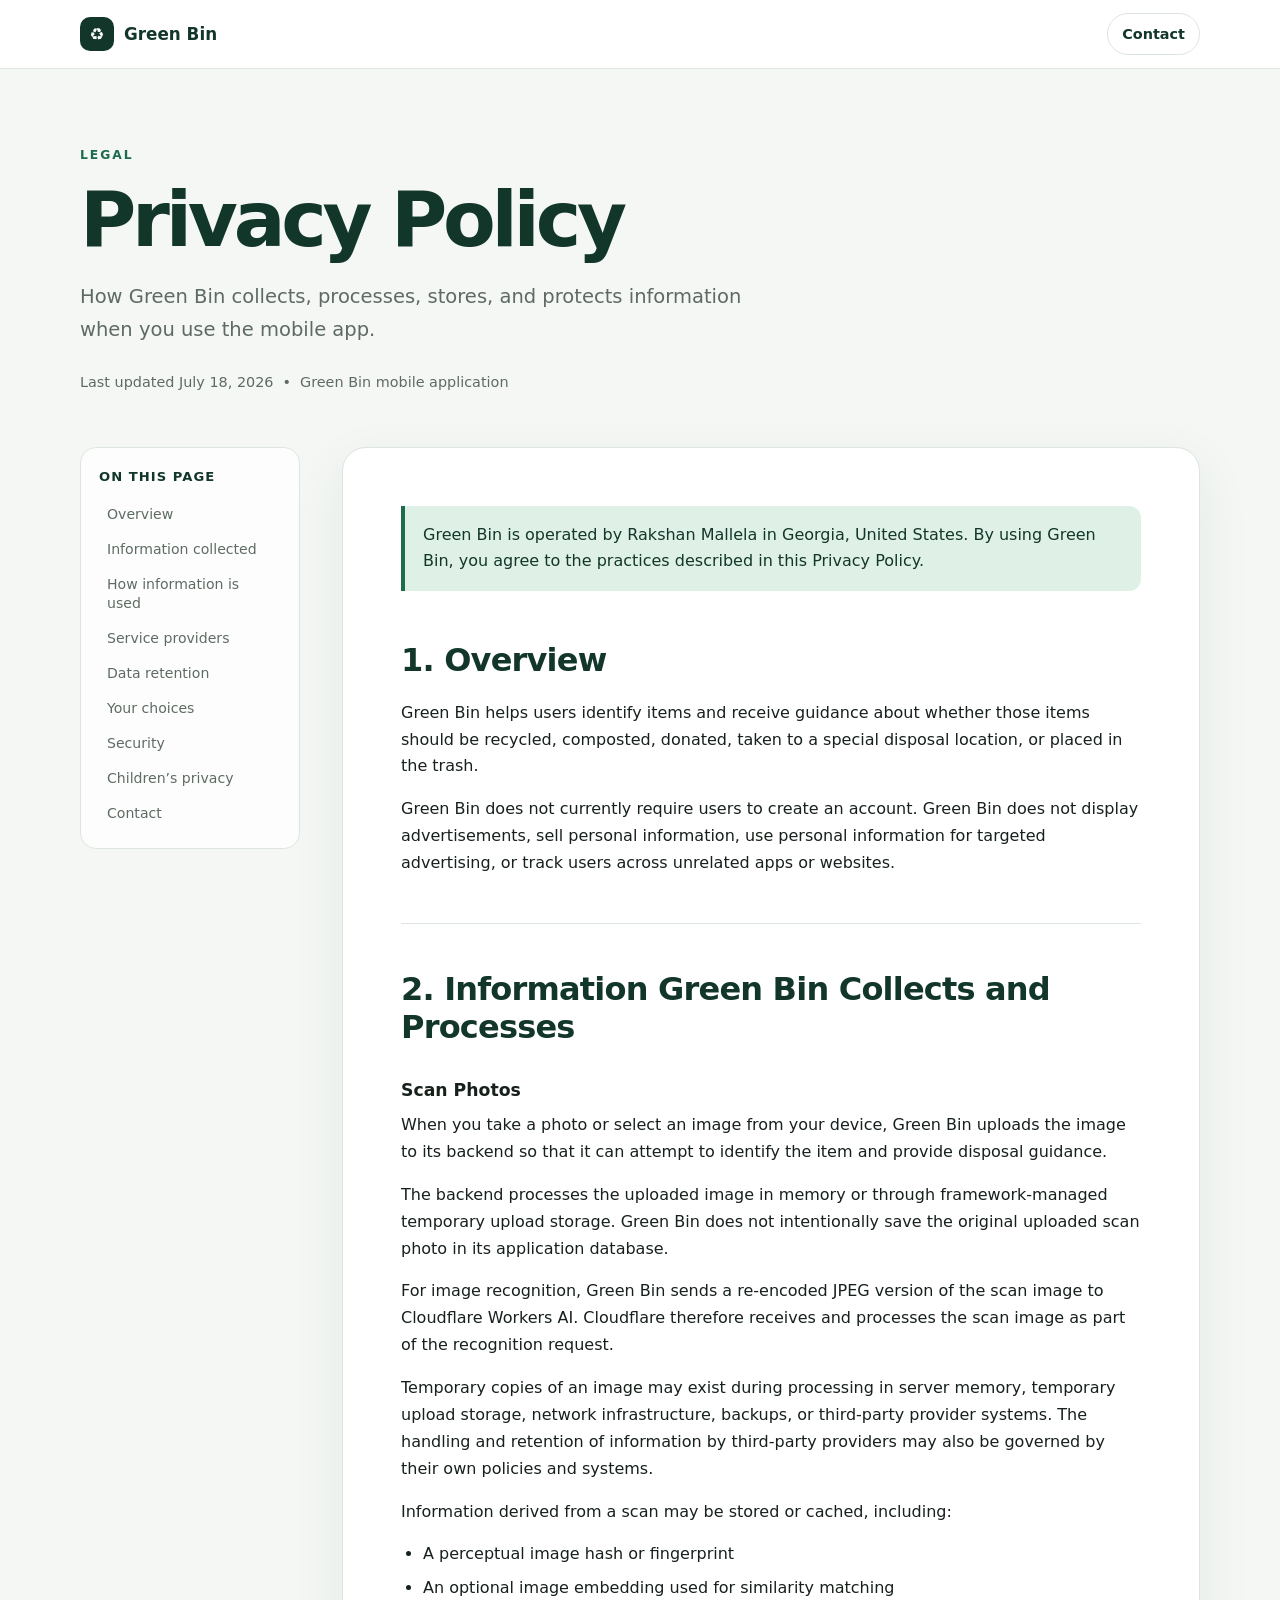
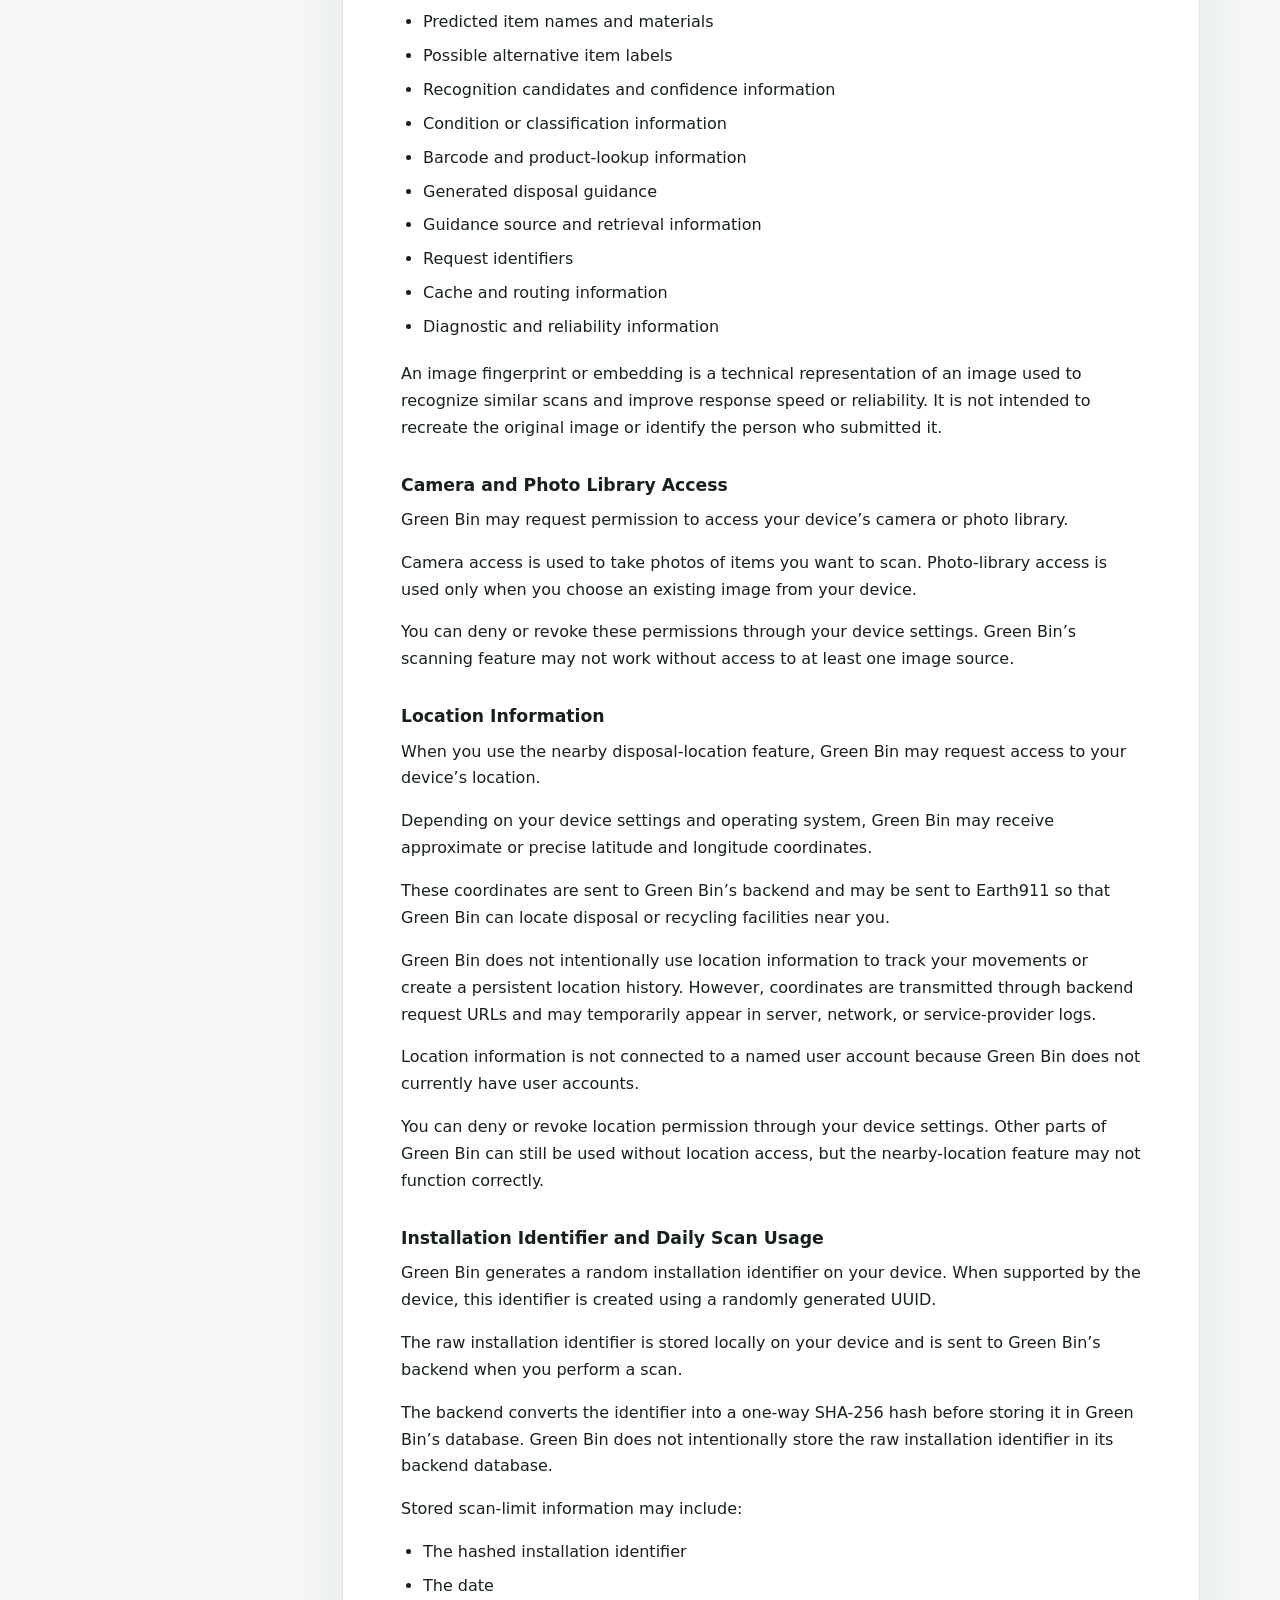
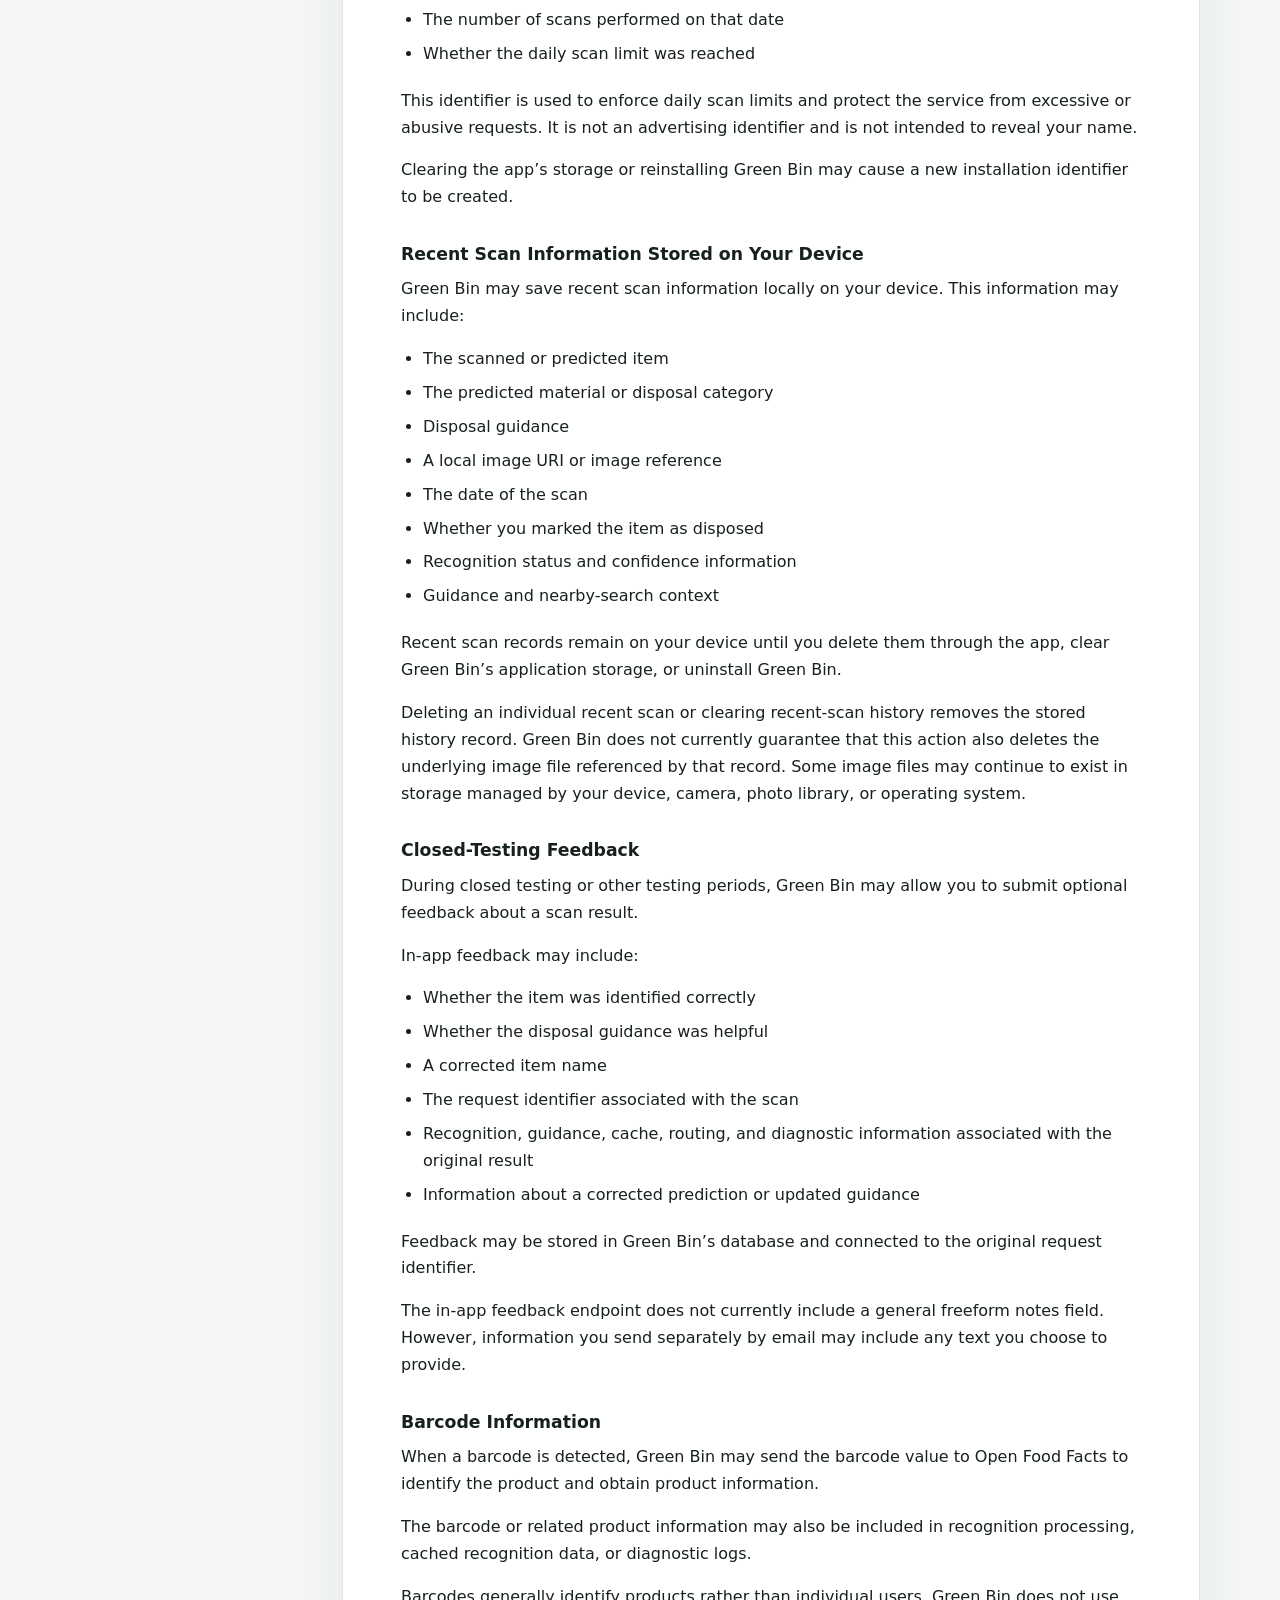
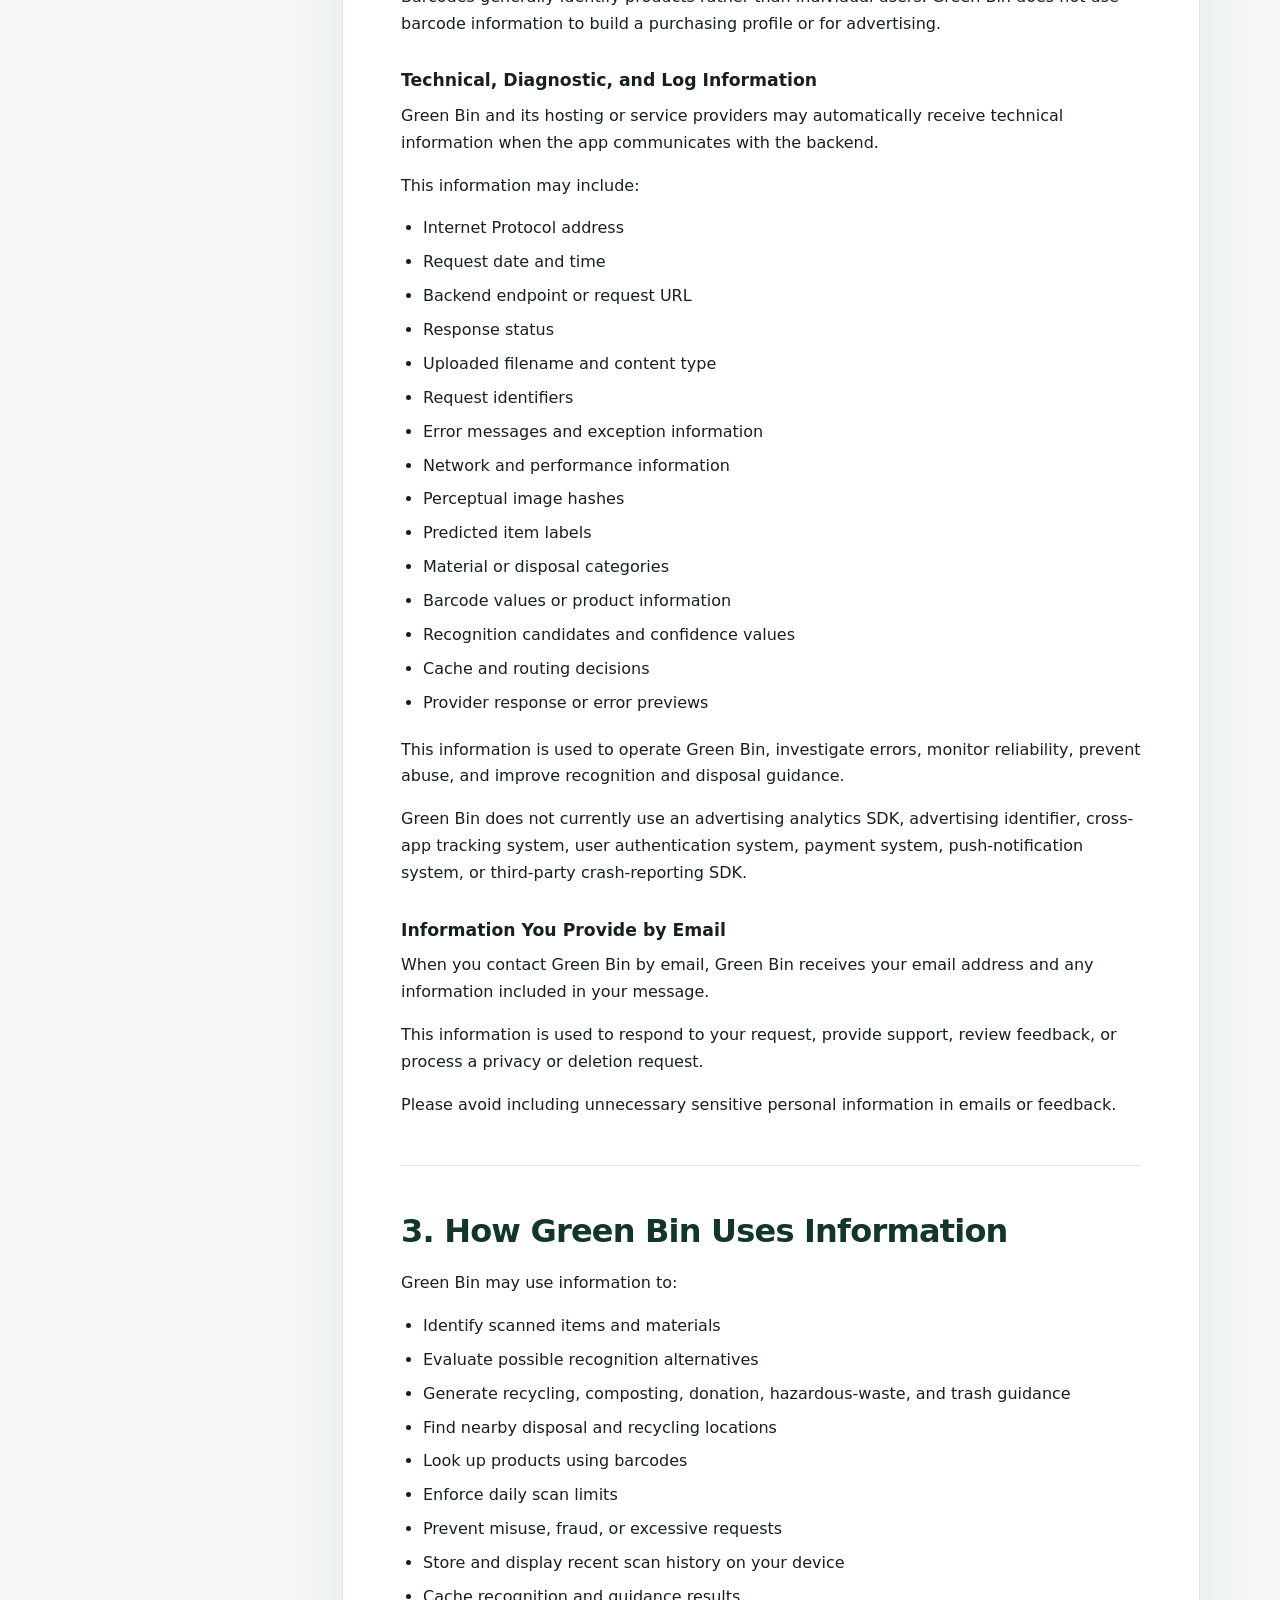
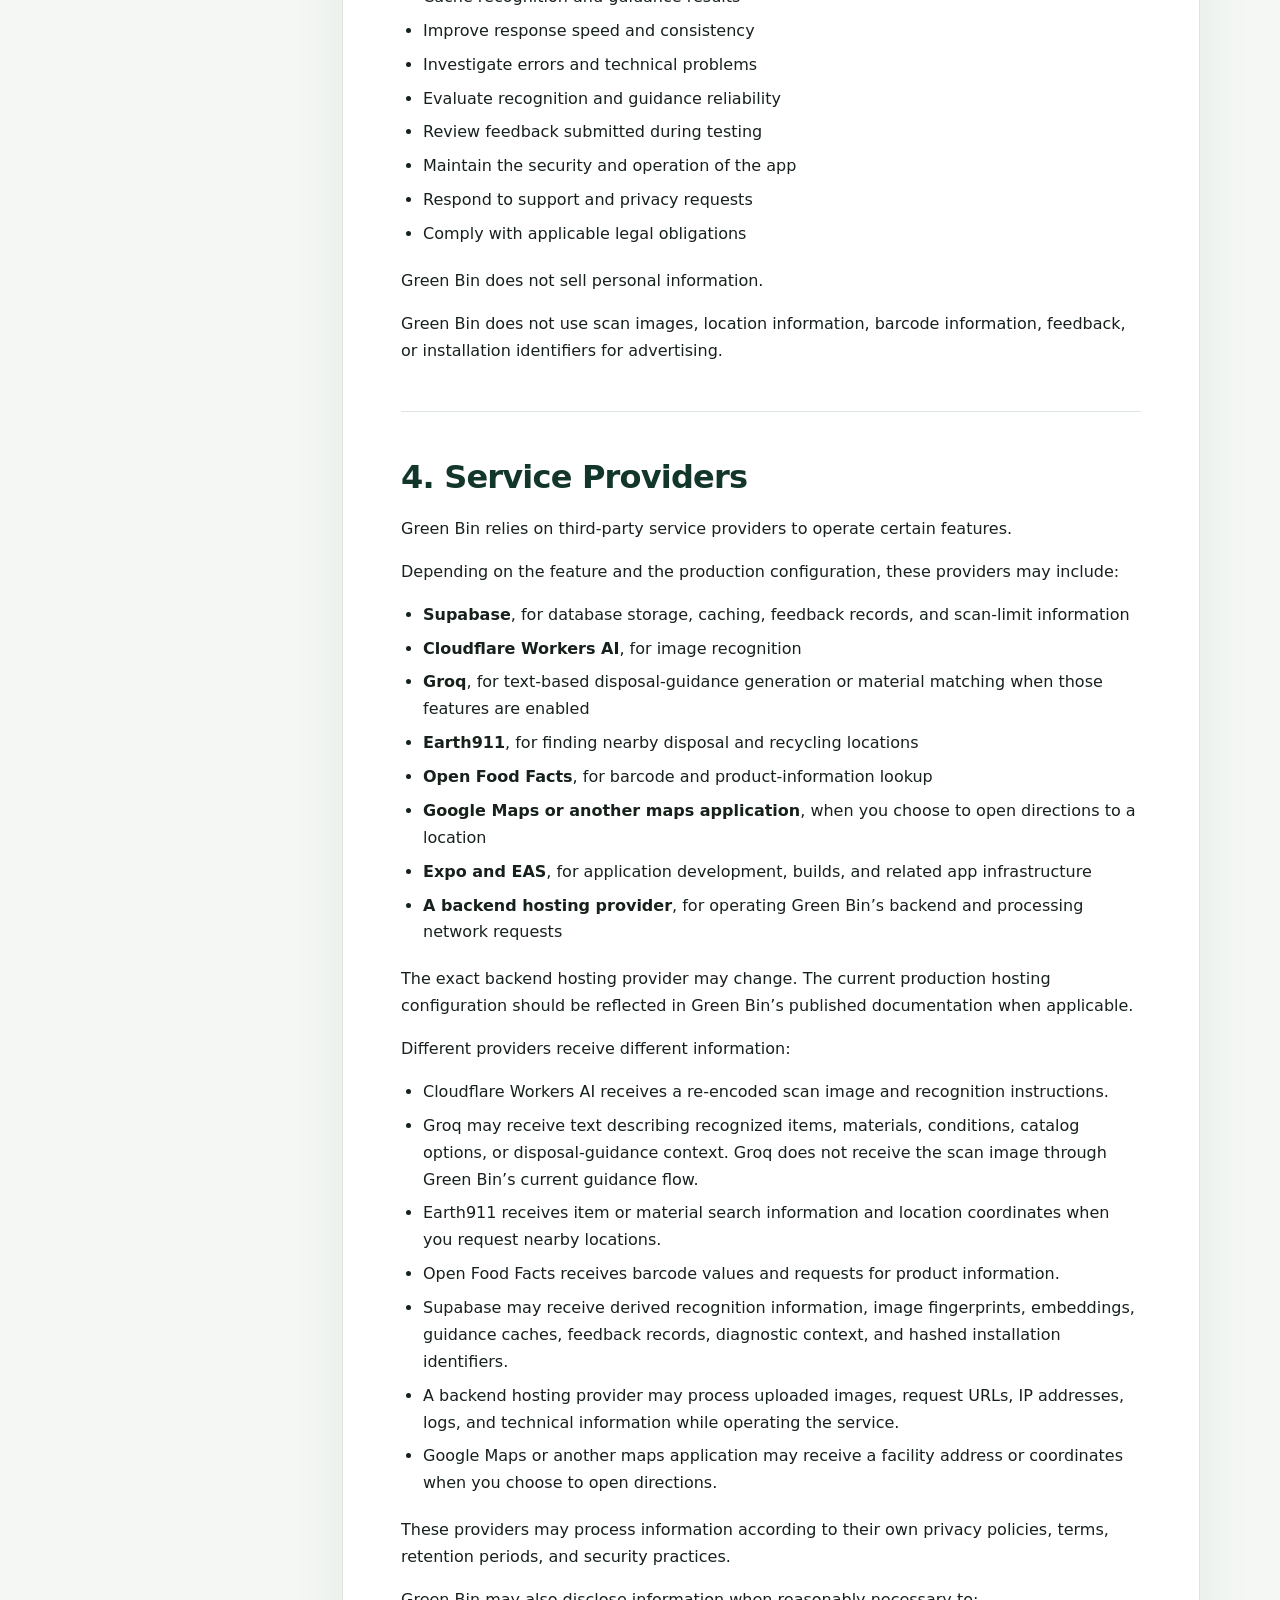
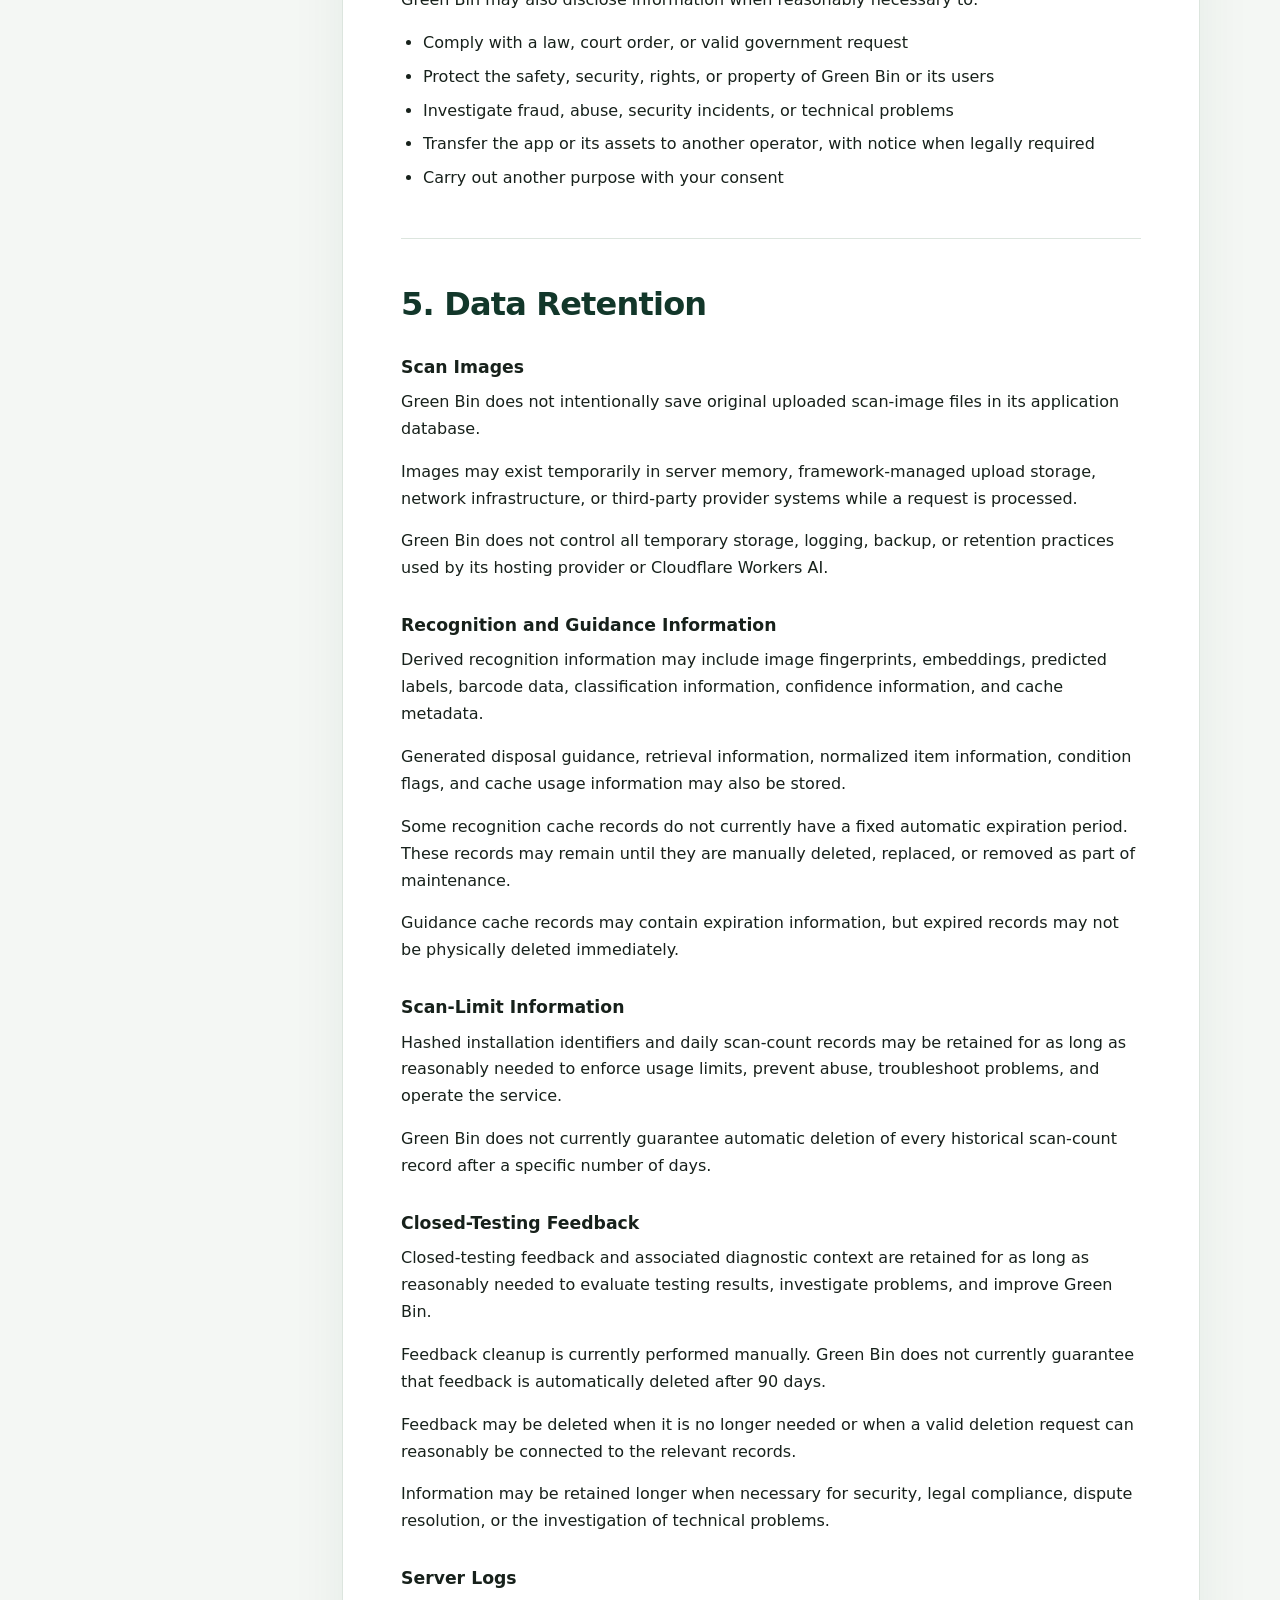
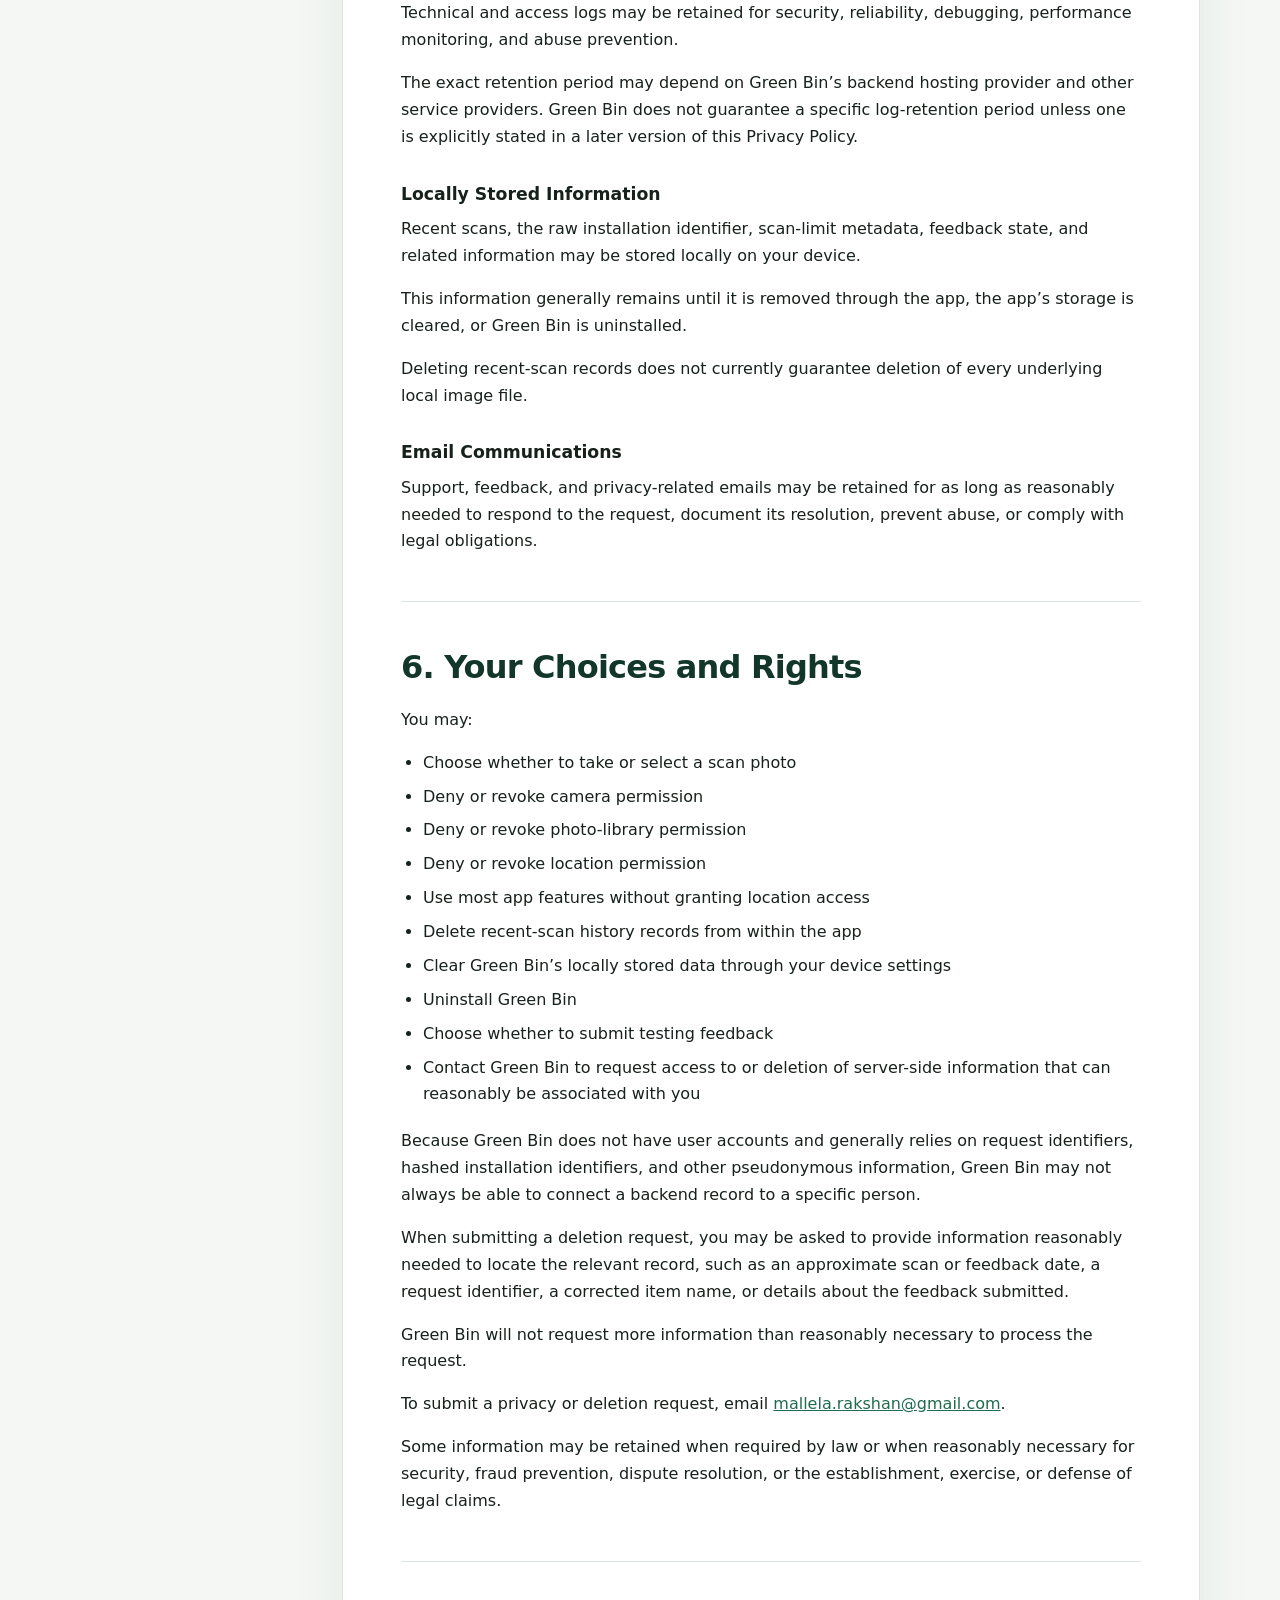
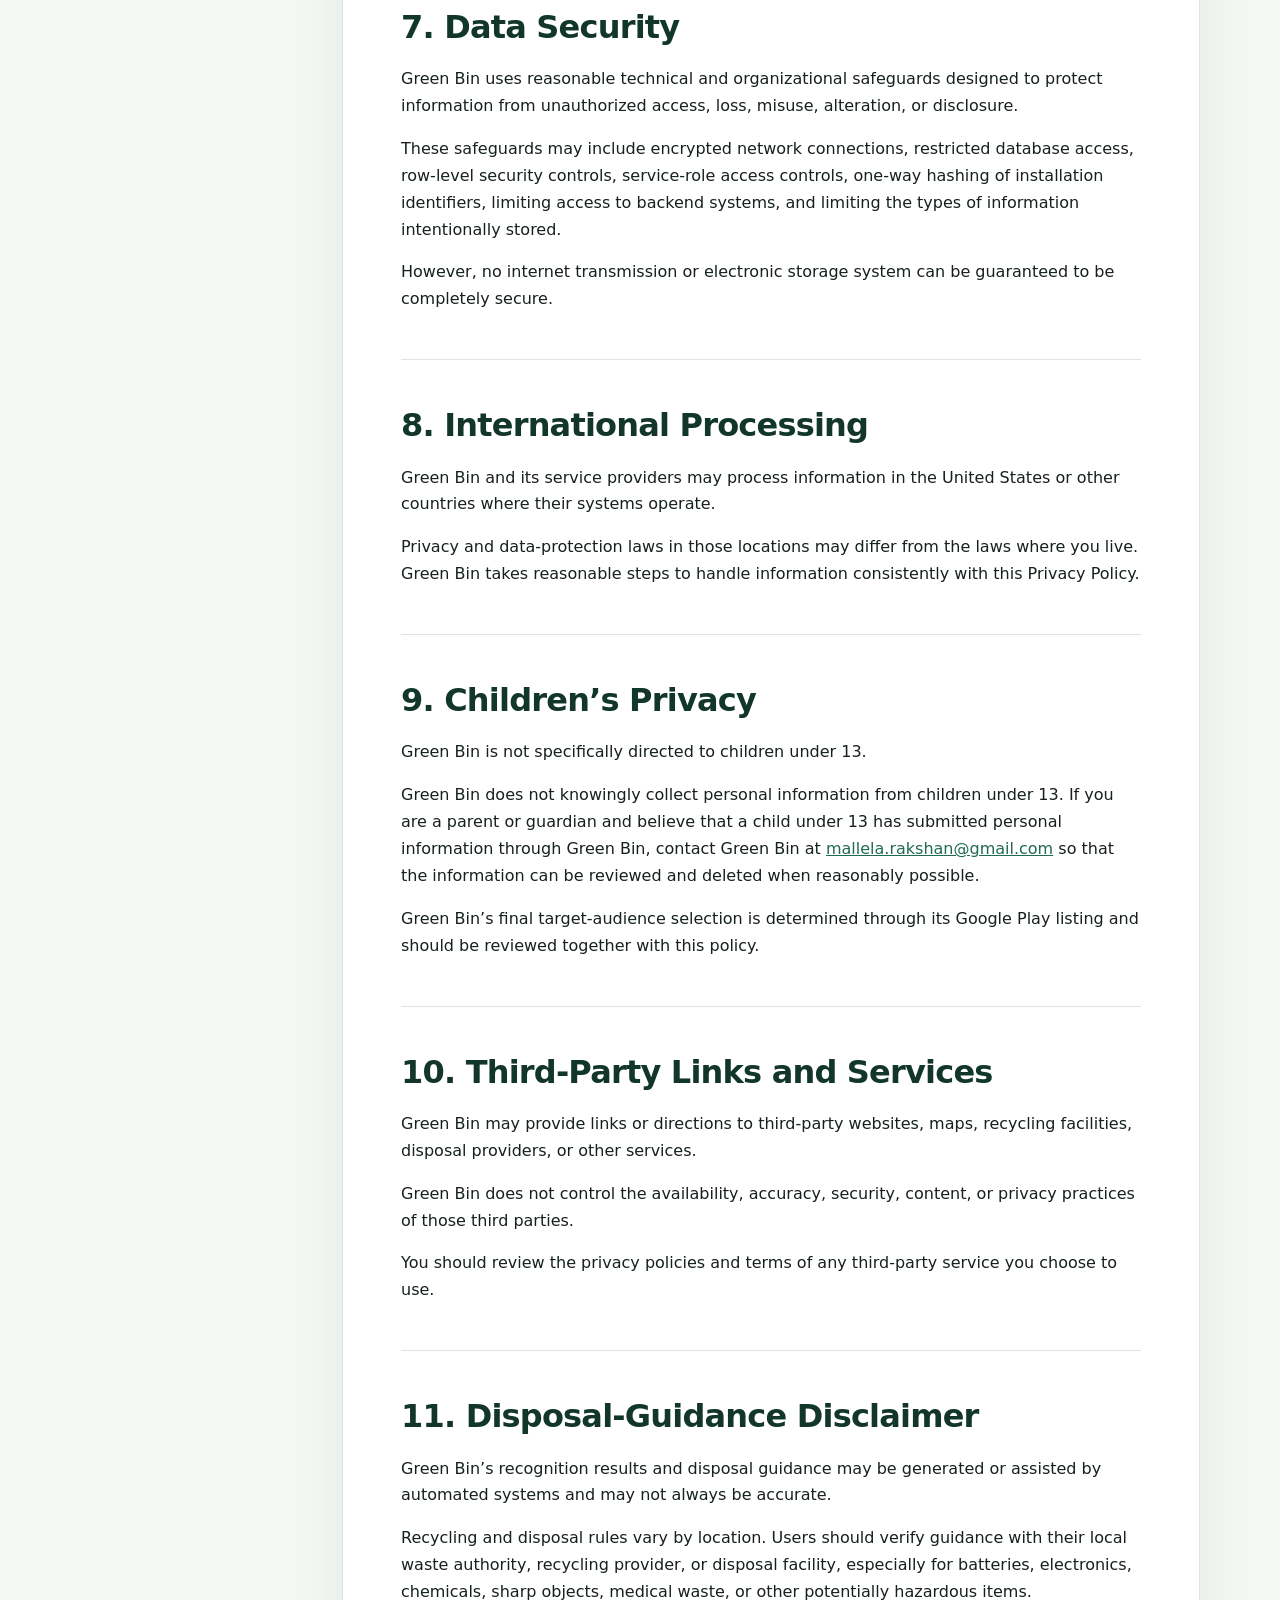
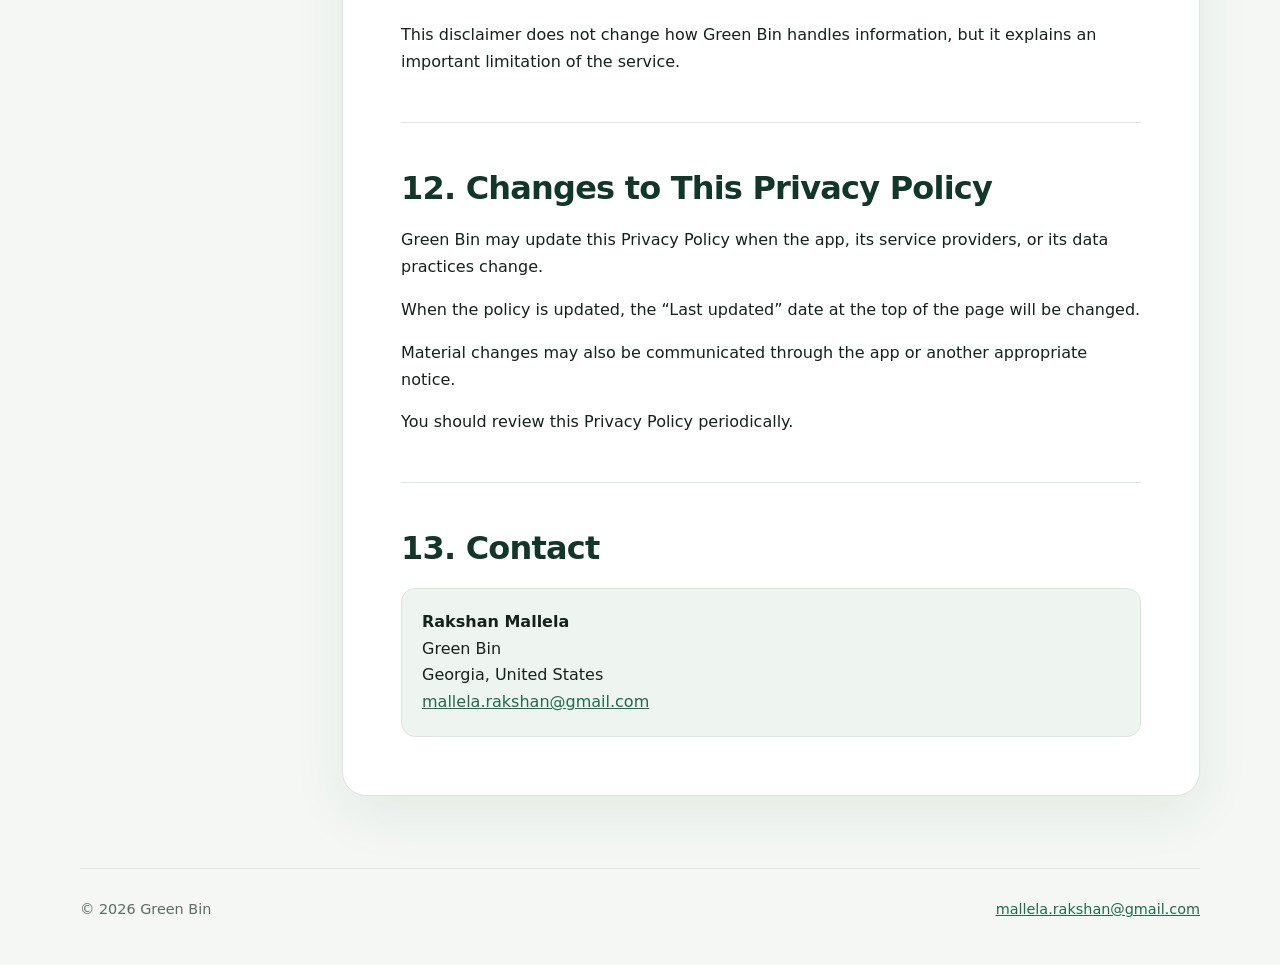
==== index.html @ 72057f2f "feat: add Green Bin privacy policy site" ====
<!doctype html>
<html lang="en">
<head>
  <meta charset="utf-8">
  <meta name="viewport" content="width=device-width, initial-scale=1">
  <meta name="description" content="Privacy Policy for the Green Bin mobile application.">
  <meta name="theme-color" content="#12372a">
  <meta property="og:title" content="Green Bin Privacy Policy">
  <meta property="og:description" content="Learn how Green Bin handles scan images, location, feedback, and other app data.">
  <meta property="og:type" content="website">
  <title>Privacy Policy | Green Bin</title>
  <link rel="stylesheet" href="styles.css">
</head>
<body>
  <header class="site-header">
    <div class="header-inner">
      <a class="brand" href="#top" aria-label="Green Bin home">
        <span class="brand-mark" aria-hidden="true">♻</span>
        <span>Green Bin</span>
      </a>
      <a class="contact-link" href="mailto:mallela.rakshan@gmail.com">Contact</a>
    </div>
  </header>

  <main id="top">
    <section class="hero">
      <div class="eyebrow">LEGAL</div>
      <h1>Privacy Policy</h1>
      <p class="intro">How Green Bin collects, processes, stores, and protects information when you use the mobile app.</p>
      <div class="meta">
        <span>Last updated July 18, 2026</span>
        <span class="dot" aria-hidden="true">•</span>
        <span>Green Bin mobile application</span>
      </div>
    </section>

    <div class="content-layout">
      <aside class="toc" aria-label="Table of contents">
        <div class="toc-title">On this page</div>
        <nav>
          <a href="#section-1">Overview</a>
          <a href="#section-2">Information collected</a>
          <a href="#section-3">How information is used</a>
          <a href="#section-4">Service providers</a>
          <a href="#section-5">Data retention</a>
          <a href="#section-6">Your choices</a>
          <a href="#section-7">Security</a>
          <a href="#section-9">Children’s privacy</a>
          <a href="#section-13">Contact</a>
        </nav>
      </aside>

      <article class="policy">
        <div class="notice">
          Green Bin is operated by Rakshan Mallela in Georgia, United States. By using Green Bin, you agree to the practices described in this Privacy Policy.
        </div>
        <section id="section-1"><h2>1. Overview</h2><p>Green Bin helps users identify items and receive guidance about whether those items should be recycled, composted, donated, taken to a special disposal location, or placed in the trash.</p>
<p>Green Bin does not currently require users to create an account. Green Bin does not display advertisements, sell personal information, use personal information for targeted advertising, or track users across unrelated apps or websites.</p></section>
<section id="section-2"><h2>2. Information Green Bin Collects and Processes</h2><h3>Scan Photos</h3>
<p>When you take a photo or select an image from your device, Green Bin uploads the image to its backend so that it can attempt to identify the item and provide disposal guidance.</p>
<p>The backend processes the uploaded image in memory or through framework-managed temporary upload storage. Green Bin does not intentionally save the original uploaded scan photo in its application database.</p>
<p>For image recognition, Green Bin sends a re-encoded JPEG version of the scan image to Cloudflare Workers AI. Cloudflare therefore receives and processes the scan image as part of the recognition request.</p>
<p>Temporary copies of an image may exist during processing in server memory, temporary upload storage, network infrastructure, backups, or third-party provider systems. The handling and retention of information by third-party providers may also be governed by their own policies and systems.</p>
<p>Information derived from a scan may be stored or cached, including:</p>
<ul>
  <li>A perceptual image hash or fingerprint</li>
  <li>An optional image embedding used for similarity matching</li>
  <li>Predicted item names and materials</li>
  <li>Possible alternative item labels</li>
  <li>Recognition candidates and confidence information</li>
  <li>Condition or classification information</li>
  <li>Barcode and product-lookup information</li>
  <li>Generated disposal guidance</li>
  <li>Guidance source and retrieval information</li>
  <li>Request identifiers</li>
  <li>Cache and routing information</li>
  <li>Diagnostic and reliability information</li>
</ul>
<p>An image fingerprint or embedding is a technical representation of an image used to recognize similar scans and improve response speed or reliability. It is not intended to recreate the original image or identify the person who submitted it.</p>

<h3>Camera and Photo Library Access</h3>
<p>Green Bin may request permission to access your device’s camera or photo library.</p>
<p>Camera access is used to take photos of items you want to scan. Photo-library access is used only when you choose an existing image from your device.</p>
<p>You can deny or revoke these permissions through your device settings. Green Bin’s scanning feature may not work without access to at least one image source.</p>

<h3>Location Information</h3>
<p>When you use the nearby disposal-location feature, Green Bin may request access to your device’s location.</p>
<p>Depending on your device settings and operating system, Green Bin may receive approximate or precise latitude and longitude coordinates.</p>
<p>These coordinates are sent to Green Bin’s backend and may be sent to Earth911 so that Green Bin can locate disposal or recycling facilities near you.</p>
<p>Green Bin does not intentionally use location information to track your movements or create a persistent location history. However, coordinates are transmitted through backend request URLs and may temporarily appear in server, network, or service-provider logs.</p>
<p>Location information is not connected to a named user account because Green Bin does not currently have user accounts.</p>
<p>You can deny or revoke location permission through your device settings. Other parts of Green Bin can still be used without location access, but the nearby-location feature may not function correctly.</p>

<h3>Installation Identifier and Daily Scan Usage</h3>
<p>Green Bin generates a random installation identifier on your device. When supported by the device, this identifier is created using a randomly generated UUID.</p>
<p>The raw installation identifier is stored locally on your device and is sent to Green Bin’s backend when you perform a scan.</p>
<p>The backend converts the identifier into a one-way SHA-256 hash before storing it in Green Bin’s database. Green Bin does not intentionally store the raw installation identifier in its backend database.</p>
<p>Stored scan-limit information may include:</p>
<ul>
  <li>The hashed installation identifier</li>
  <li>The date</li>
  <li>The number of scans performed on that date</li>
  <li>Whether the daily scan limit was reached</li>
</ul>
<p>This identifier is used to enforce daily scan limits and protect the service from excessive or abusive requests. It is not an advertising identifier and is not intended to reveal your name.</p>
<p>Clearing the app’s storage or reinstalling Green Bin may cause a new installation identifier to be created.</p>

<h3>Recent Scan Information Stored on Your Device</h3>
<p>Green Bin may save recent scan information locally on your device. This information may include:</p>
<ul>
  <li>The scanned or predicted item</li>
  <li>The predicted material or disposal category</li>
  <li>Disposal guidance</li>
  <li>A local image URI or image reference</li>
  <li>The date of the scan</li>
  <li>Whether you marked the item as disposed</li>
  <li>Recognition status and confidence information</li>
  <li>Guidance and nearby-search context</li>
</ul>
<p>Recent scan records remain on your device until you delete them through the app, clear Green Bin’s application storage, or uninstall Green Bin.</p>
<p>Deleting an individual recent scan or clearing recent-scan history removes the stored history record. Green Bin does not currently guarantee that this action also deletes the underlying image file referenced by that record. Some image files may continue to exist in storage managed by your device, camera, photo library, or operating system.</p>

<h3>Closed-Testing Feedback</h3>
<p>During closed testing or other testing periods, Green Bin may allow you to submit optional feedback about a scan result.</p>
<p>In-app feedback may include:</p>
<ul>
  <li>Whether the item was identified correctly</li>
  <li>Whether the disposal guidance was helpful</li>
  <li>A corrected item name</li>
  <li>The request identifier associated with the scan</li>
  <li>Recognition, guidance, cache, routing, and diagnostic information associated with the original result</li>
  <li>Information about a corrected prediction or updated guidance</li>
</ul>
<p>Feedback may be stored in Green Bin’s database and connected to the original request identifier.</p>
<p>The in-app feedback endpoint does not currently include a general freeform notes field. However, information you send separately by email may include any text you choose to provide.</p>

<h3>Barcode Information</h3>
<p>When a barcode is detected, Green Bin may send the barcode value to Open Food Facts to identify the product and obtain product information.</p>
<p>The barcode or related product information may also be included in recognition processing, cached recognition data, or diagnostic logs.</p>
<p>Barcodes generally identify products rather than individual users. Green Bin does not use barcode information to build a purchasing profile or for advertising.</p>

<h3>Technical, Diagnostic, and Log Information</h3>
<p>Green Bin and its hosting or service providers may automatically receive technical information when the app communicates with the backend.</p>
<p>This information may include:</p>
<ul>
  <li>Internet Protocol address</li>
  <li>Request date and time</li>
  <li>Backend endpoint or request URL</li>
  <li>Response status</li>
  <li>Uploaded filename and content type</li>
  <li>Request identifiers</li>
  <li>Error messages and exception information</li>
  <li>Network and performance information</li>
  <li>Perceptual image hashes</li>
  <li>Predicted item labels</li>
  <li>Material or disposal categories</li>
  <li>Barcode values or product information</li>
  <li>Recognition candidates and confidence values</li>
  <li>Cache and routing decisions</li>
  <li>Provider response or error previews</li>
</ul>
<p>This information is used to operate Green Bin, investigate errors, monitor reliability, prevent abuse, and improve recognition and disposal guidance.</p>
<p>Green Bin does not currently use an advertising analytics SDK, advertising identifier, cross-app tracking system, user authentication system, payment system, push-notification system, or third-party crash-reporting SDK.</p>

<h3>Information You Provide by Email</h3>
<p>When you contact Green Bin by email, Green Bin receives your email address and any information included in your message.</p>
<p>This information is used to respond to your request, provide support, review feedback, or process a privacy or deletion request.</p>
<p>Please avoid including unnecessary sensitive personal information in emails or feedback.</p></section>
<section id="section-3"><h2>3. How Green Bin Uses Information</h2><p>Green Bin may use information to:</p>
<ul>
  <li>Identify scanned items and materials</li>
  <li>Evaluate possible recognition alternatives</li>
  <li>Generate recycling, composting, donation, hazardous-waste, and trash guidance</li>
  <li>Find nearby disposal and recycling locations</li>
  <li>Look up products using barcodes</li>
  <li>Enforce daily scan limits</li>
  <li>Prevent misuse, fraud, or excessive requests</li>
  <li>Store and display recent scan history on your device</li>
  <li>Cache recognition and guidance results</li>
  <li>Improve response speed and consistency</li>
  <li>Investigate errors and technical problems</li>
  <li>Evaluate recognition and guidance reliability</li>
  <li>Review feedback submitted during testing</li>
  <li>Maintain the security and operation of the app</li>
  <li>Respond to support and privacy requests</li>
  <li>Comply with applicable legal obligations</li>
</ul>
<p>Green Bin does not sell personal information.</p>
<p>Green Bin does not use scan images, location information, barcode information, feedback, or installation identifiers for advertising.</p></section>
<section id="section-4"><h2>4. Service Providers</h2><p>Green Bin relies on third-party service providers to operate certain features.</p>
<p>Depending on the feature and the production configuration, these providers may include:</p>
<ul>
  <li><strong>Supabase</strong>, for database storage, caching, feedback records, and scan-limit information</li>
  <li><strong>Cloudflare Workers AI</strong>, for image recognition</li>
  <li><strong>Groq</strong>, for text-based disposal-guidance generation or material matching when those features are enabled</li>
  <li><strong>Earth911</strong>, for finding nearby disposal and recycling locations</li>
  <li><strong>Open Food Facts</strong>, for barcode and product-information lookup</li>
  <li><strong>Google Maps or another maps application</strong>, when you choose to open directions to a location</li>
  <li><strong>Expo and EAS</strong>, for application development, builds, and related app infrastructure</li>
  <li><strong>A backend hosting provider</strong>, for operating Green Bin’s backend and processing network requests</li>
</ul>
<p>The exact backend hosting provider may change. The current production hosting configuration should be reflected in Green Bin’s published documentation when applicable.</p>
<p>Different providers receive different information:</p>
<ul>
  <li>Cloudflare Workers AI receives a re-encoded scan image and recognition instructions.</li>
  <li>Groq may receive text describing recognized items, materials, conditions, catalog options, or disposal-guidance context. Groq does not receive the scan image through Green Bin’s current guidance flow.</li>
  <li>Earth911 receives item or material search information and location coordinates when you request nearby locations.</li>
  <li>Open Food Facts receives barcode values and requests for product information.</li>
  <li>Supabase may receive derived recognition information, image fingerprints, embeddings, guidance caches, feedback records, diagnostic context, and hashed installation identifiers.</li>
  <li>A backend hosting provider may process uploaded images, request URLs, IP addresses, logs, and technical information while operating the service.</li>
  <li>Google Maps or another maps application may receive a facility address or coordinates when you choose to open directions.</li>
</ul>
<p>These providers may process information according to their own privacy policies, terms, retention periods, and security practices.</p>
<p>Green Bin may also disclose information when reasonably necessary to:</p>
<ul>
  <li>Comply with a law, court order, or valid government request</li>
  <li>Protect the safety, security, rights, or property of Green Bin or its users</li>
  <li>Investigate fraud, abuse, security incidents, or technical problems</li>
  <li>Transfer the app or its assets to another operator, with notice when legally required</li>
  <li>Carry out another purpose with your consent</li>
</ul></section>
<section id="section-5"><h2>5. Data Retention</h2><h3>Scan Images</h3>
<p>Green Bin does not intentionally save original uploaded scan-image files in its application database.</p>
<p>Images may exist temporarily in server memory, framework-managed upload storage, network infrastructure, or third-party provider systems while a request is processed.</p>
<p>Green Bin does not control all temporary storage, logging, backup, or retention practices used by its hosting provider or Cloudflare Workers AI.</p>

<h3>Recognition and Guidance Information</h3>
<p>Derived recognition information may include image fingerprints, embeddings, predicted labels, barcode data, classification information, confidence information, and cache metadata.</p>
<p>Generated disposal guidance, retrieval information, normalized item information, condition flags, and cache usage information may also be stored.</p>
<p>Some recognition cache records do not currently have a fixed automatic expiration period. These records may remain until they are manually deleted, replaced, or removed as part of maintenance.</p>
<p>Guidance cache records may contain expiration information, but expired records may not be physically deleted immediately.</p>

<h3>Scan-Limit Information</h3>
<p>Hashed installation identifiers and daily scan-count records may be retained for as long as reasonably needed to enforce usage limits, prevent abuse, troubleshoot problems, and operate the service.</p>
<p>Green Bin does not currently guarantee automatic deletion of every historical scan-count record after a specific number of days.</p>

<h3>Closed-Testing Feedback</h3>
<p>Closed-testing feedback and associated diagnostic context are retained for as long as reasonably needed to evaluate testing results, investigate problems, and improve Green Bin.</p>
<p>Feedback cleanup is currently performed manually. Green Bin does not currently guarantee that feedback is automatically deleted after 90 days.</p>
<p>Feedback may be deleted when it is no longer needed or when a valid deletion request can reasonably be connected to the relevant records.</p>
<p>Information may be retained longer when necessary for security, legal compliance, dispute resolution, or the investigation of technical problems.</p>

<h3>Server Logs</h3>
<p>Technical and access logs may be retained for security, reliability, debugging, performance monitoring, and abuse prevention.</p>
<p>The exact retention period may depend on Green Bin’s backend hosting provider and other service providers. Green Bin does not guarantee a specific log-retention period unless one is explicitly stated in a later version of this Privacy Policy.</p>

<h3>Locally Stored Information</h3>
<p>Recent scans, the raw installation identifier, scan-limit metadata, feedback state, and related information may be stored locally on your device.</p>
<p>This information generally remains until it is removed through the app, the app’s storage is cleared, or Green Bin is uninstalled.</p>
<p>Deleting recent-scan records does not currently guarantee deletion of every underlying local image file.</p>

<h3>Email Communications</h3>
<p>Support, feedback, and privacy-related emails may be retained for as long as reasonably needed to respond to the request, document its resolution, prevent abuse, or comply with legal obligations.</p></section>
<section id="section-6"><h2>6. Your Choices and Rights</h2><p>You may:</p>
<ul>
  <li>Choose whether to take or select a scan photo</li>
  <li>Deny or revoke camera permission</li>
  <li>Deny or revoke photo-library permission</li>
  <li>Deny or revoke location permission</li>
  <li>Use most app features without granting location access</li>
  <li>Delete recent-scan history records from within the app</li>
  <li>Clear Green Bin’s locally stored data through your device settings</li>
  <li>Uninstall Green Bin</li>
  <li>Choose whether to submit testing feedback</li>
  <li>Contact Green Bin to request access to or deletion of server-side information that can reasonably be associated with you</li>
</ul>
<p>Because Green Bin does not have user accounts and generally relies on request identifiers, hashed installation identifiers, and other pseudonymous information, Green Bin may not always be able to connect a backend record to a specific person.</p>
<p>When submitting a deletion request, you may be asked to provide information reasonably needed to locate the relevant record, such as an approximate scan or feedback date, a request identifier, a corrected item name, or details about the feedback submitted.</p>
<p>Green Bin will not request more information than reasonably necessary to process the request.</p>
<p>To submit a privacy or deletion request, email <a href="mailto:mallela.rakshan@gmail.com">mallela.rakshan@gmail.com</a>.</p>
<p>Some information may be retained when required by law or when reasonably necessary for security, fraud prevention, dispute resolution, or the establishment, exercise, or defense of legal claims.</p></section>
<section id="section-7"><h2>7. Data Security</h2><p>Green Bin uses reasonable technical and organizational safeguards designed to protect information from unauthorized access, loss, misuse, alteration, or disclosure.</p>
<p>These safeguards may include encrypted network connections, restricted database access, row-level security controls, service-role access controls, one-way hashing of installation identifiers, limiting access to backend systems, and limiting the types of information intentionally stored.</p>
<p>However, no internet transmission or electronic storage system can be guaranteed to be completely secure.</p></section>
<section id="section-8"><h2>8. International Processing</h2><p>Green Bin and its service providers may process information in the United States or other countries where their systems operate.</p>
<p>Privacy and data-protection laws in those locations may differ from the laws where you live. Green Bin takes reasonable steps to handle information consistently with this Privacy Policy.</p></section>
<section id="section-9"><h2>9. Children’s Privacy</h2><p>Green Bin is not specifically directed to children under 13.</p>
<p>Green Bin does not knowingly collect personal information from children under 13. If you are a parent or guardian and believe that a child under 13 has submitted personal information through Green Bin, contact Green Bin at <a href="mailto:mallela.rakshan@gmail.com">mallela.rakshan@gmail.com</a> so that the information can be reviewed and deleted when reasonably possible.</p>
<p>Green Bin’s final target-audience selection is determined through its Google Play listing and should be reviewed together with this policy.</p></section>
<section id="section-10"><h2>10. Third-Party Links and Services</h2><p>Green Bin may provide links or directions to third-party websites, maps, recycling facilities, disposal providers, or other services.</p>
<p>Green Bin does not control the availability, accuracy, security, content, or privacy practices of those third parties.</p>
<p>You should review the privacy policies and terms of any third-party service you choose to use.</p></section>
<section id="section-11"><h2>11. Disposal-Guidance Disclaimer</h2><p>Green Bin’s recognition results and disposal guidance may be generated or assisted by automated systems and may not always be accurate.</p>
<p>Recycling and disposal rules vary by location. Users should verify guidance with their local waste authority, recycling provider, or disposal facility, especially for batteries, electronics, chemicals, sharp objects, medical waste, or other potentially hazardous items.</p>
<p>This disclaimer does not change how Green Bin handles information, but it explains an important limitation of the service.</p></section>
<section id="section-12"><h2>12. Changes to This Privacy Policy</h2><p>Green Bin may update this Privacy Policy when the app, its service providers, or its data practices change.</p>
<p>When the policy is updated, the “Last updated” date at the top of the page will be changed.</p>
<p>Material changes may also be communicated through the app or another appropriate notice.</p>
<p>You should review this Privacy Policy periodically.</p></section>
<section id="section-13"><h2>13. Contact</h2><div class="contact-card">
  <strong>Rakshan Mallela</strong><br>
  Green Bin<br>
  Georgia, United States<br>
  <a href="mailto:mallela.rakshan@gmail.com">mallela.rakshan@gmail.com</a>
</div></section>
      </article>
    </div>
  </main>

  <footer>
    <div>© 2026 Green Bin</div>
    <a href="mailto:mallela.rakshan@gmail.com">mallela.rakshan@gmail.com</a>
  </footer>
</body>
</html>
---- styles.css ----
:root {
  --page: #f4f7f4;
  --surface: #ffffff;
  --surface-soft: #eef4ef;
  --text: #17211b;
  --muted: #5e6b63;
  --line: #dce5de;
  --brand: #1f6b4f;
  --brand-dark: #12372a;
  --brand-light: #dff0e6;
  --max-width: 1120px;
}

* {
  box-sizing: border-box;
}

html {
  scroll-behavior: smooth;
  scroll-padding-top: 92px;
}

body {
  margin: 0;
  background: var(--page);
  color: var(--text);
  font-family: Inter, ui-sans-serif, system-ui, -apple-system, BlinkMacSystemFont, "Segoe UI", sans-serif;
  line-height: 1.68;
  -webkit-font-smoothing: antialiased;
}

a {
  color: var(--brand);
}

.site-header {
  position: sticky;
  top: 0;
  z-index: 10;
  border-bottom: 1px solid rgba(220, 229, 222, 0.9);
  background: rgba(255, 255, 255, 0.92);
  backdrop-filter: blur(14px);
}

.header-inner {
  width: min(calc(100% - 40px), var(--max-width));
  height: 68px;
  margin: 0 auto;
  display: flex;
  align-items: center;
  justify-content: space-between;
}

.brand {
  display: inline-flex;
  align-items: center;
  gap: 10px;
  color: var(--brand-dark);
  font-size: 1.05rem;
  font-weight: 750;
  text-decoration: none;
}

.brand-mark {
  width: 34px;
  height: 34px;
  display: grid;
  place-items: center;
  border-radius: 10px;
  background: var(--brand-dark);
  color: white;
  font-size: 1.05rem;
}

.contact-link {
  border: 1px solid var(--line);
  border-radius: 999px;
  padding: 8px 14px;
  color: var(--brand-dark);
  font-size: 0.9rem;
  font-weight: 650;
  text-decoration: none;
}

.contact-link:hover {
  background: var(--surface-soft);
}

.hero {
  width: min(calc(100% - 40px), var(--max-width));
  margin: 0 auto;
  padding: 76px 0 52px;
}

.eyebrow {
  margin-bottom: 14px;
  color: var(--brand);
  font-size: 0.77rem;
  font-weight: 800;
  letter-spacing: 0.16em;
}

h1 {
  max-width: 740px;
  margin: 0;
  color: var(--brand-dark);
  font-size: clamp(2.55rem, 6vw, 4.8rem);
  line-height: 1.03;
  letter-spacing: -0.055em;
}

.intro {
  max-width: 720px;
  margin: 22px 0 0;
  color: var(--muted);
  font-size: clamp(1.05rem, 2vw, 1.22rem);
}

.meta {
  display: flex;
  flex-wrap: wrap;
  gap: 9px;
  margin-top: 24px;
  color: var(--muted);
  font-size: 0.9rem;
}

.content-layout {
  width: min(calc(100% - 40px), var(--max-width));
  margin: 0 auto 72px;
  display: grid;
  grid-template-columns: 220px minmax(0, 1fr);
  gap: 42px;
  align-items: start;
}

.toc {
  position: sticky;
  top: 100px;
  padding: 18px;
  border: 1px solid var(--line);
  border-radius: 16px;
  background: rgba(255, 255, 255, 0.72);
}

.toc-title {
  margin-bottom: 10px;
  color: var(--brand-dark);
  font-size: 0.82rem;
  font-weight: 800;
  text-transform: uppercase;
  letter-spacing: 0.08em;
}

.toc nav {
  display: grid;
  gap: 2px;
}

.toc a {
  border-radius: 8px;
  padding: 7px 8px;
  color: var(--muted);
  font-size: 0.88rem;
  line-height: 1.35;
  text-decoration: none;
}

.toc a:hover {
  background: var(--surface-soft);
  color: var(--brand-dark);
}

.policy {
  min-width: 0;
  padding: clamp(26px, 5vw, 58px);
  border: 1px solid var(--line);
  border-radius: 24px;
  background: var(--surface);
  box-shadow: 0 18px 55px rgba(31, 69, 49, 0.07);
}

.notice {
  margin-bottom: 42px;
  border-left: 4px solid var(--brand);
  border-radius: 0 12px 12px 0;
  padding: 16px 18px;
  background: var(--brand-light);
  color: var(--brand-dark);
}

.policy section {
  padding-top: 8px;
}

.policy section + section {
  margin-top: 46px;
  padding-top: 46px;
  border-top: 1px solid var(--line);
}

h2 {
  margin: 0 0 20px;
  color: var(--brand-dark);
  font-size: clamp(1.45rem, 3vw, 2rem);
  line-height: 1.2;
  letter-spacing: -0.025em;
}

h3 {
  margin: 32px 0 10px;
  color: var(--text);
  font-size: 1.08rem;
  line-height: 1.35;
}

p {
  margin: 0 0 16px;
}

ul {
  margin: 12px 0 20px;
  padding-left: 22px;
}

li {
  margin: 7px 0;
}

.contact-card {
  border: 1px solid var(--line);
  border-radius: 14px;
  padding: 20px;
  background: var(--surface-soft);
}

footer {
  width: min(calc(100% - 40px), var(--max-width));
  margin: 0 auto;
  padding: 28px 0 44px;
  border-top: 1px solid var(--line);
  display: flex;
  justify-content: space-between;
  gap: 20px;
  color: var(--muted);
  font-size: 0.9rem;
}

@media (max-width: 850px) {
  .hero {
    padding-top: 52px;
  }

  .content-layout {
    grid-template-columns: 1fr;
  }

  .toc {
    position: static;
  }

  .toc nav {
    grid-template-columns: repeat(2, minmax(0, 1fr));
  }
}

@media (max-width: 560px) {
  .header-inner,
  .hero,
  .content-layout,
  footer {
    width: min(calc(100% - 24px), var(--max-width));
  }

  .site-header {
    position: static;
  }

  .header-inner {
    height: 62px;
  }

  .hero {
    padding: 44px 0 34px;
  }

  .dot {
    display: none;
  }

  .meta {
    display: grid;
  }

  .policy {
    padding: 24px 20px;
    border-radius: 18px;
  }

  .toc nav {
    grid-template-columns: 1fr;
  }

  footer {
    flex-direction: column;
  }
}

@media print {
  .site-header,
  .toc,
  footer {
    display: none;
  }

  body {
    background: white;
  }

  .hero,
  .content-layout {
    width: 100%;
  }

  .hero {
    padding: 0 0 24px;
  }

  .content-layout {
    display: block;
  }

  .policy {
    border: 0;
    padding: 0;
    box-shadow: none;
  }
}
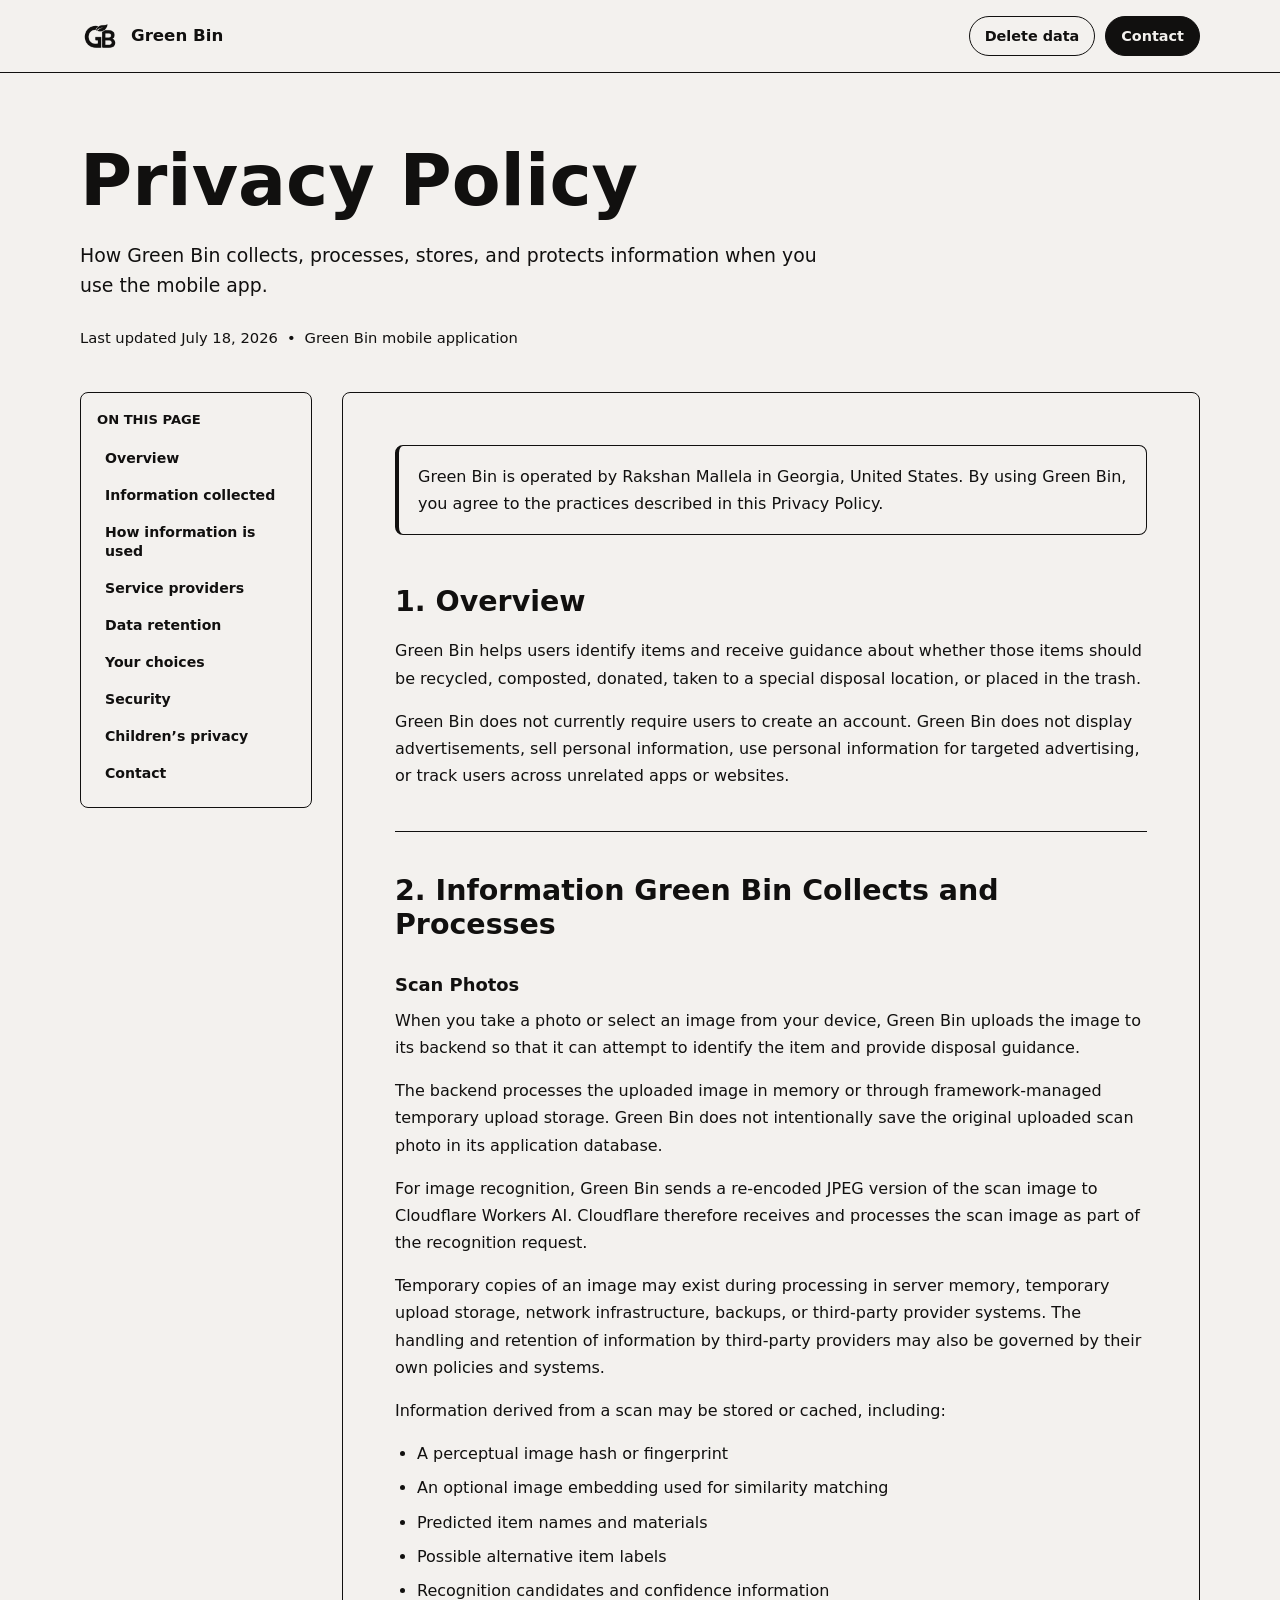
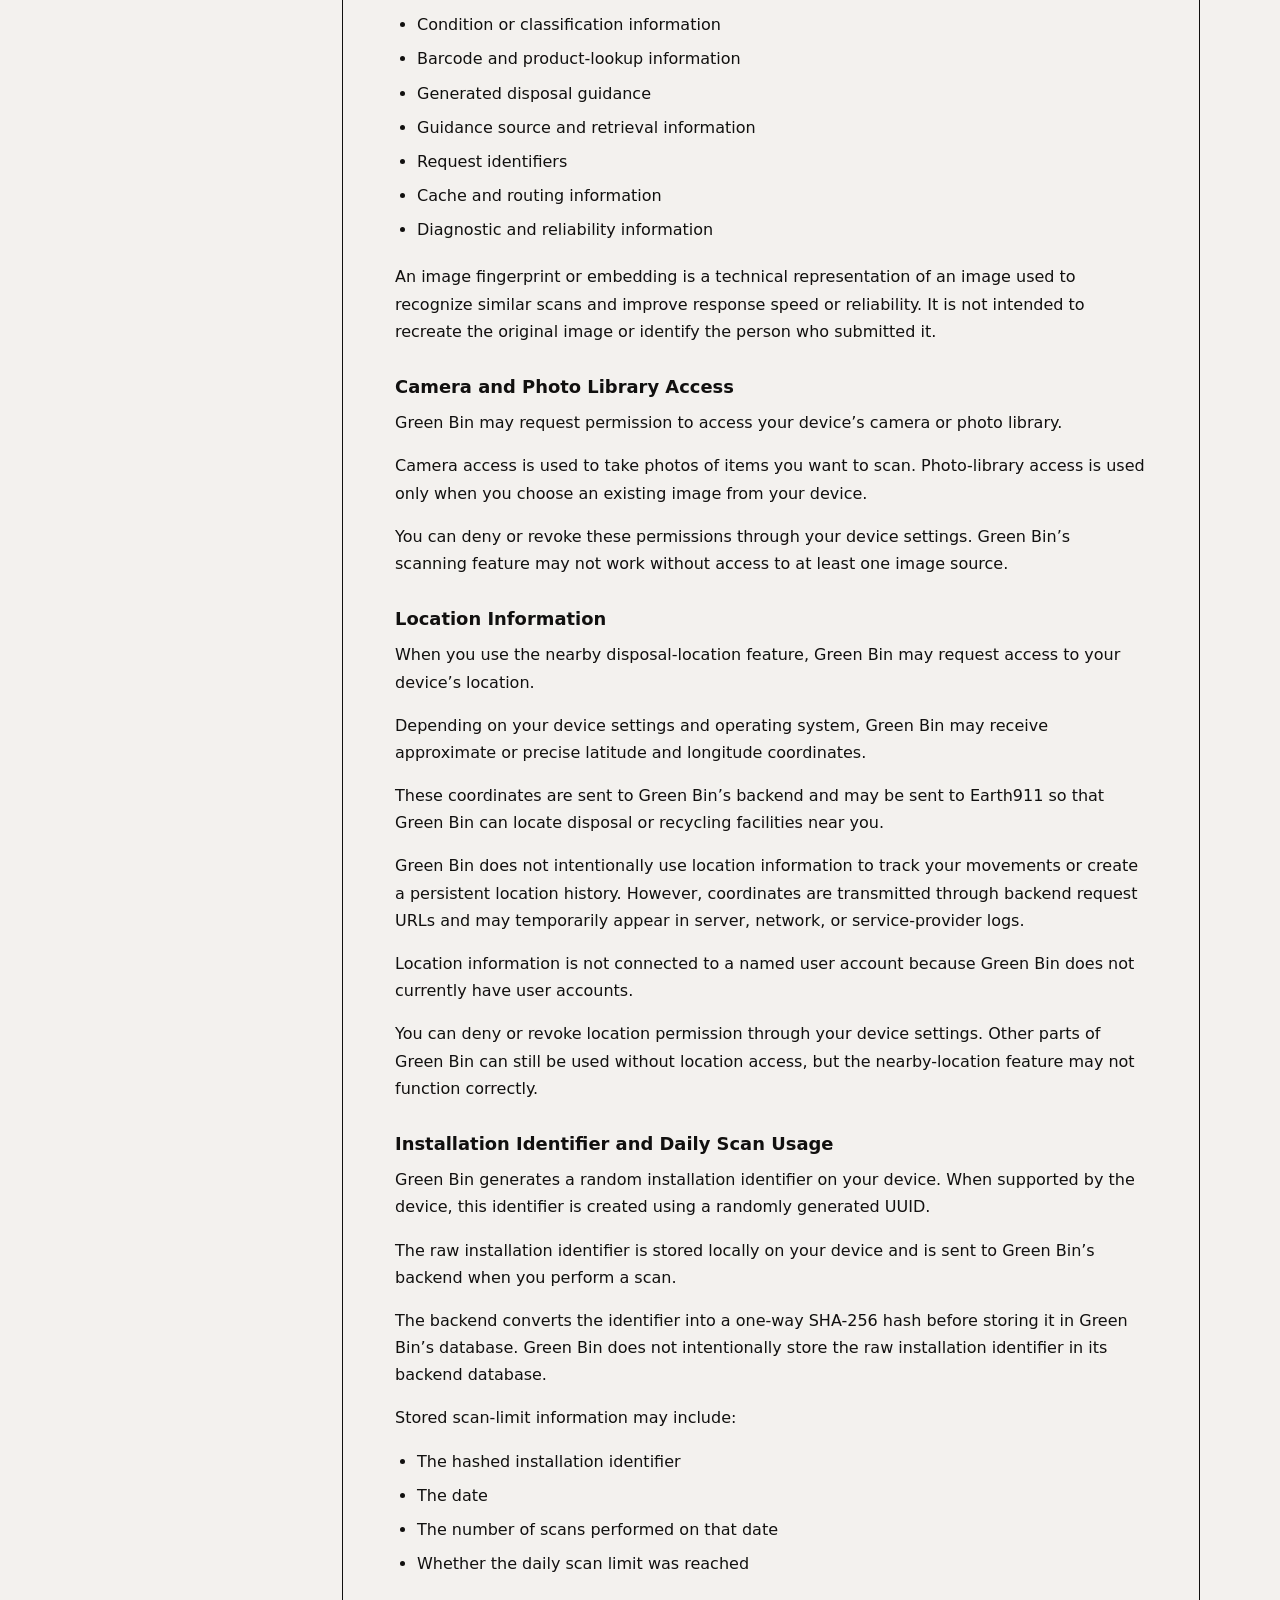
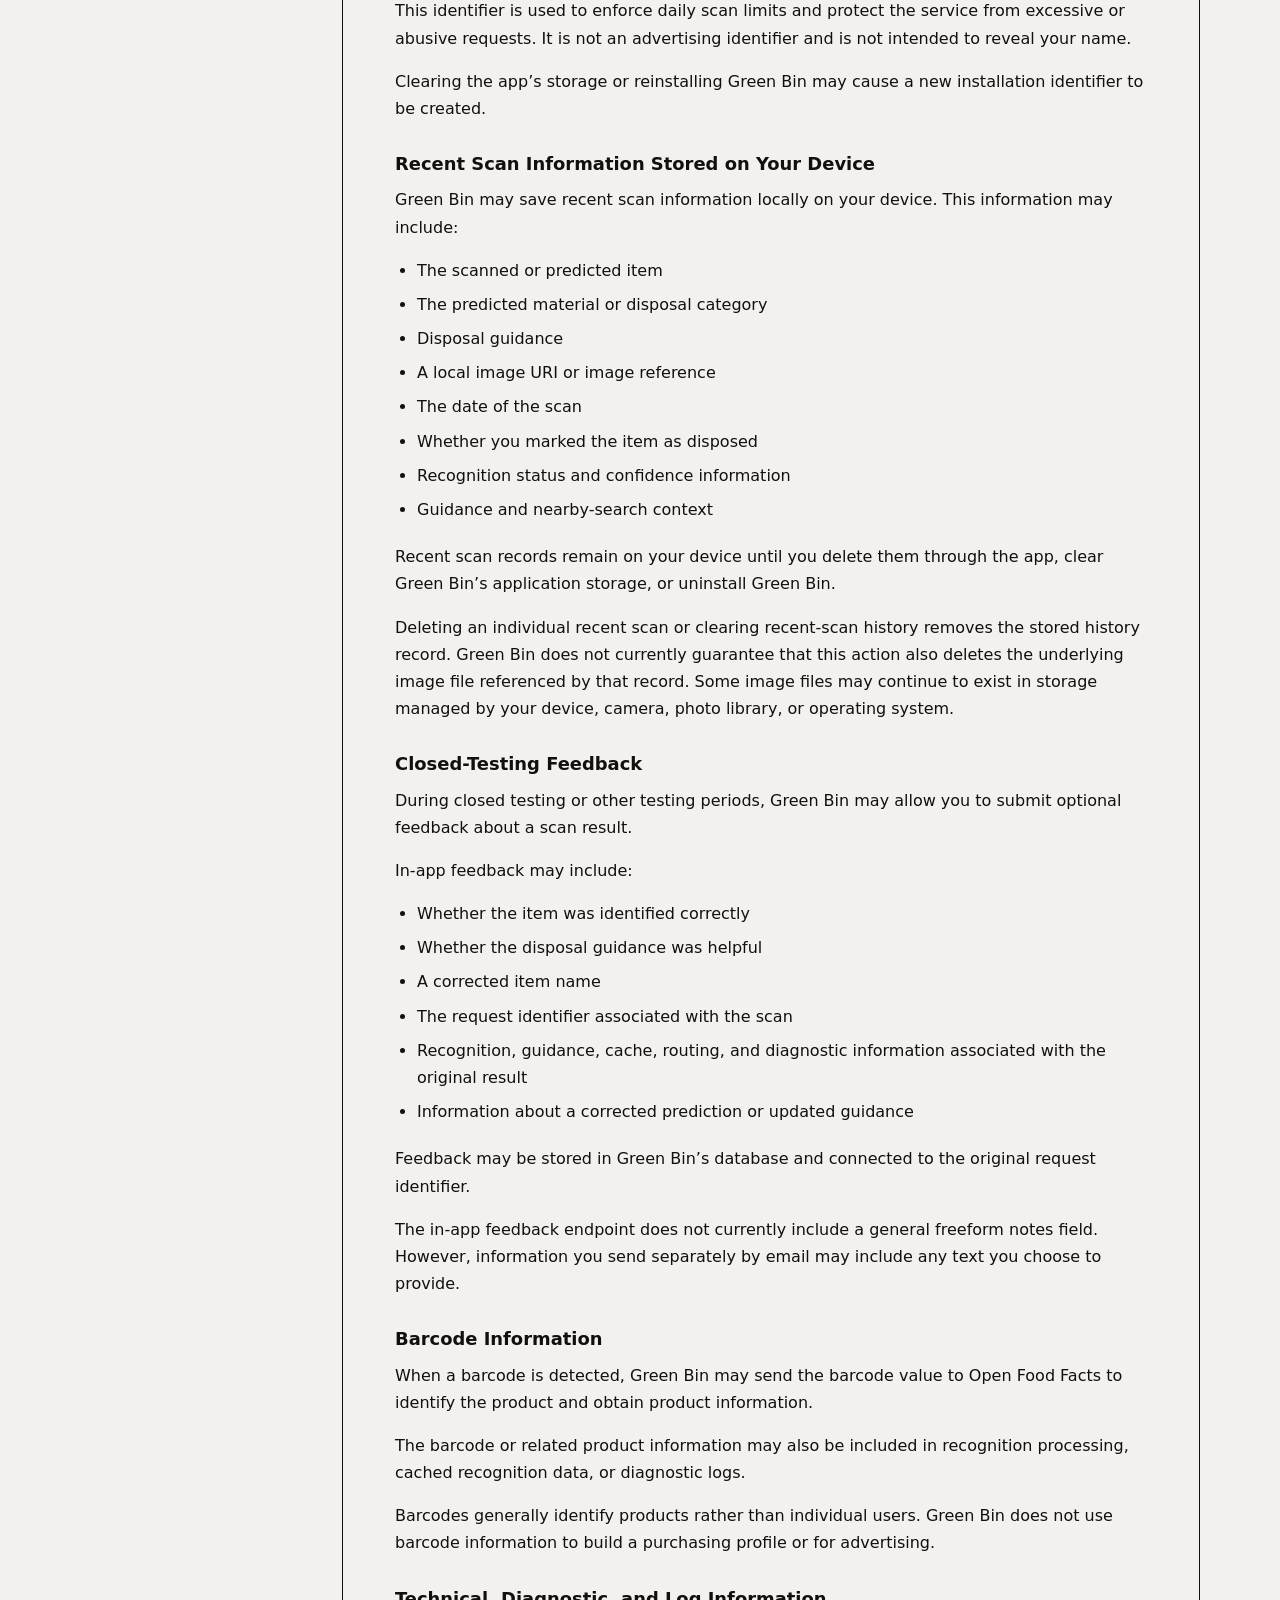
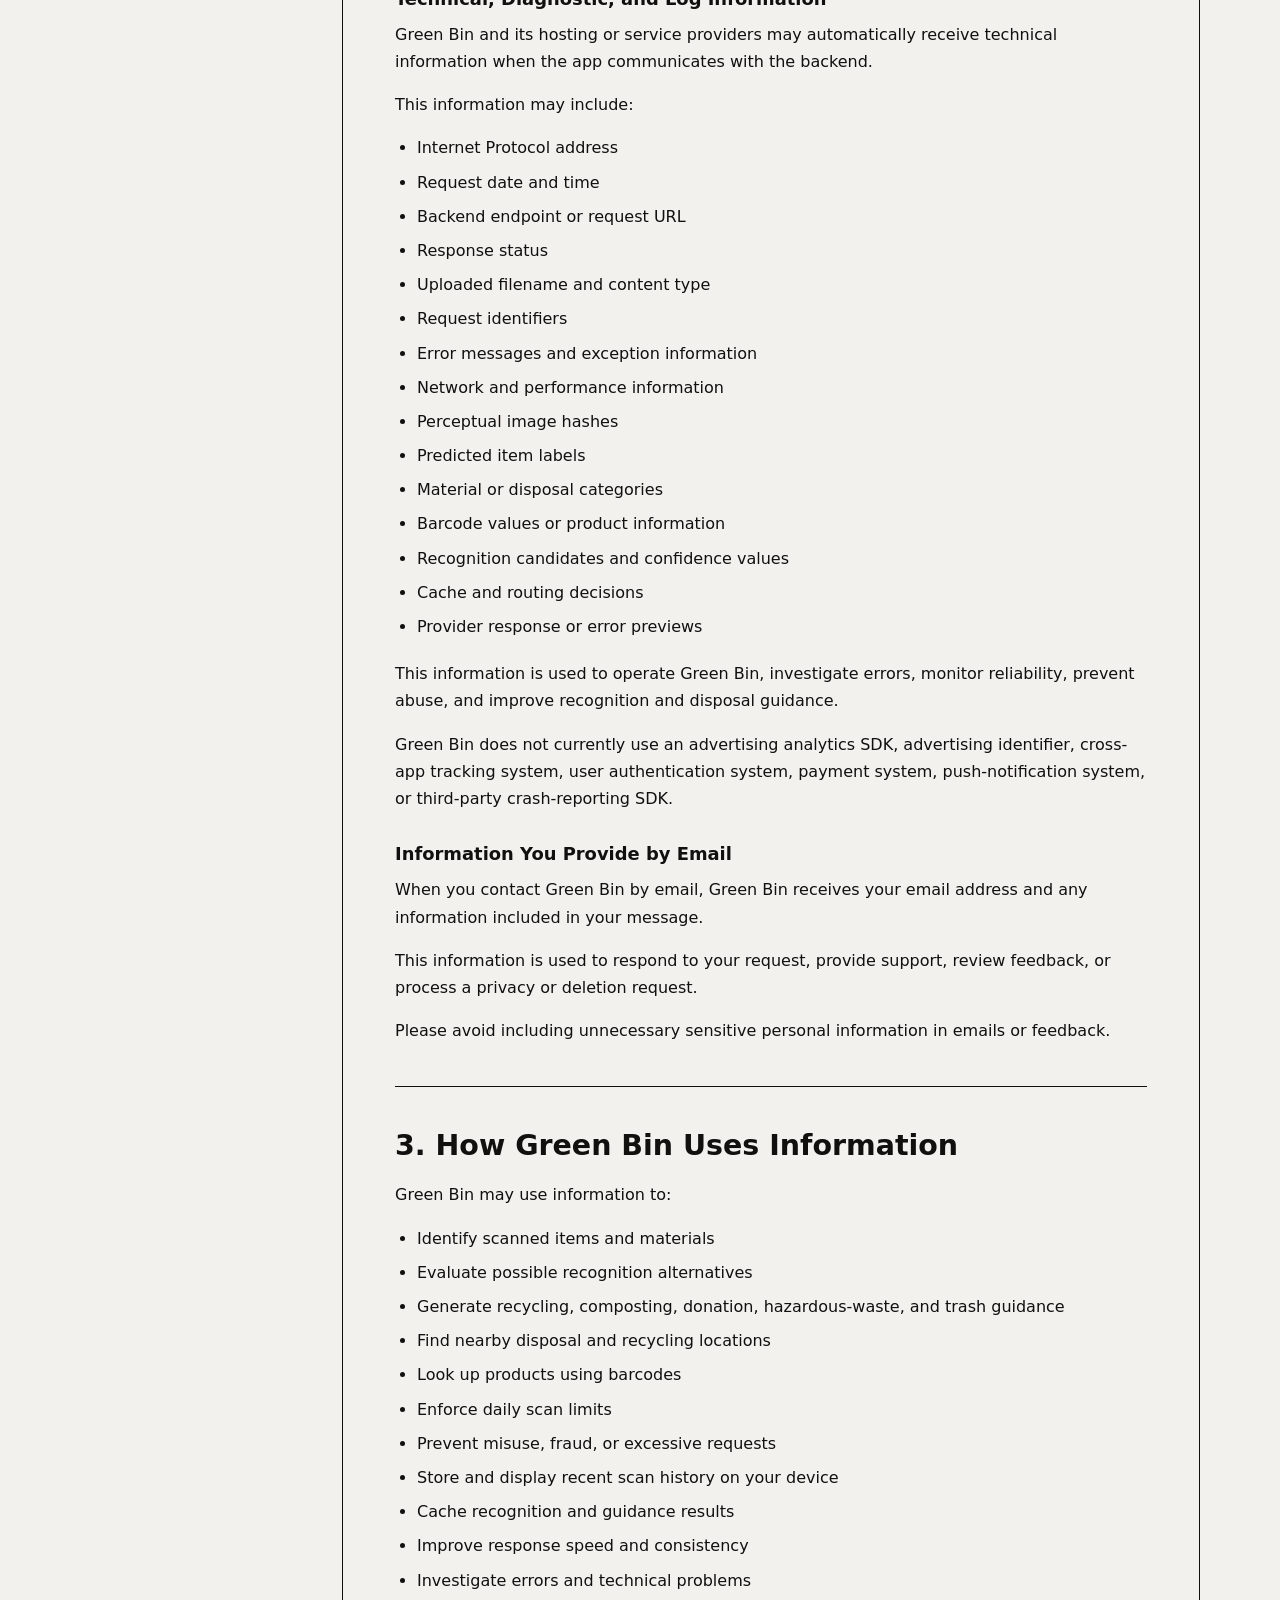
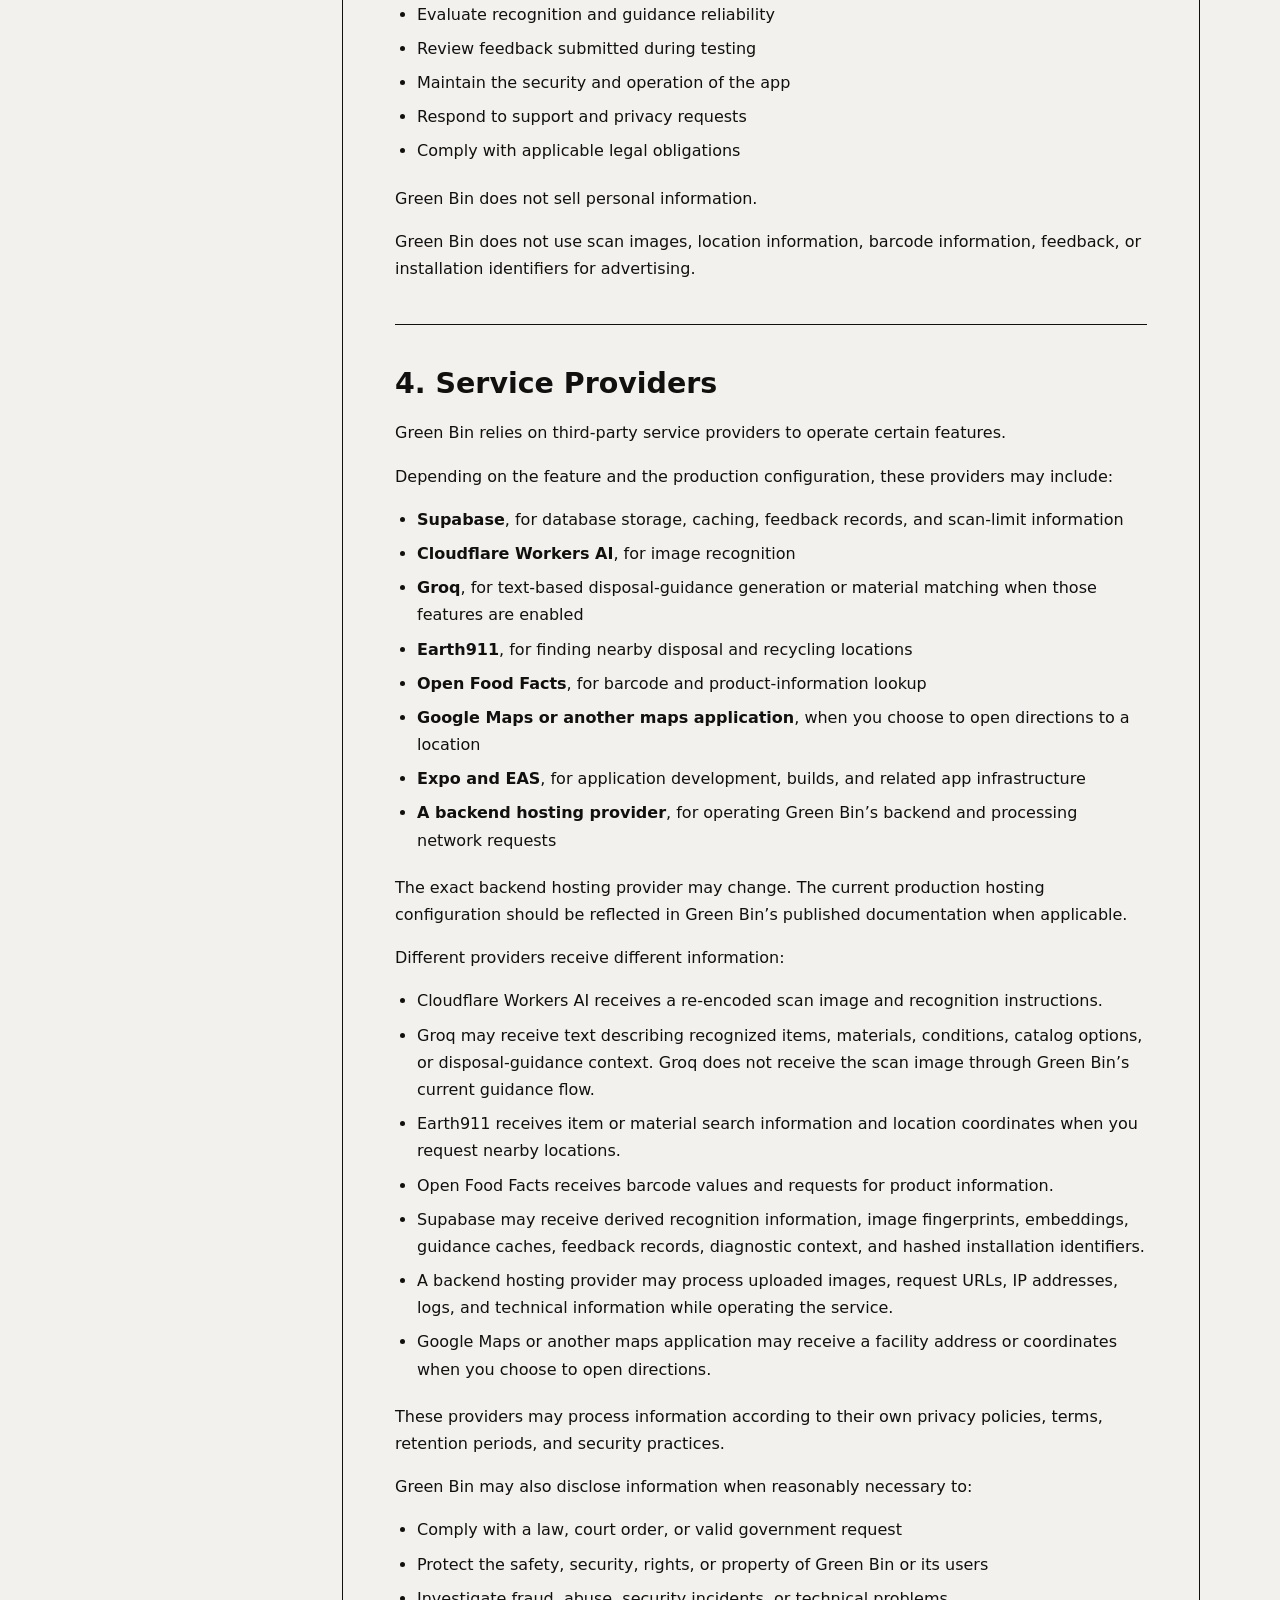
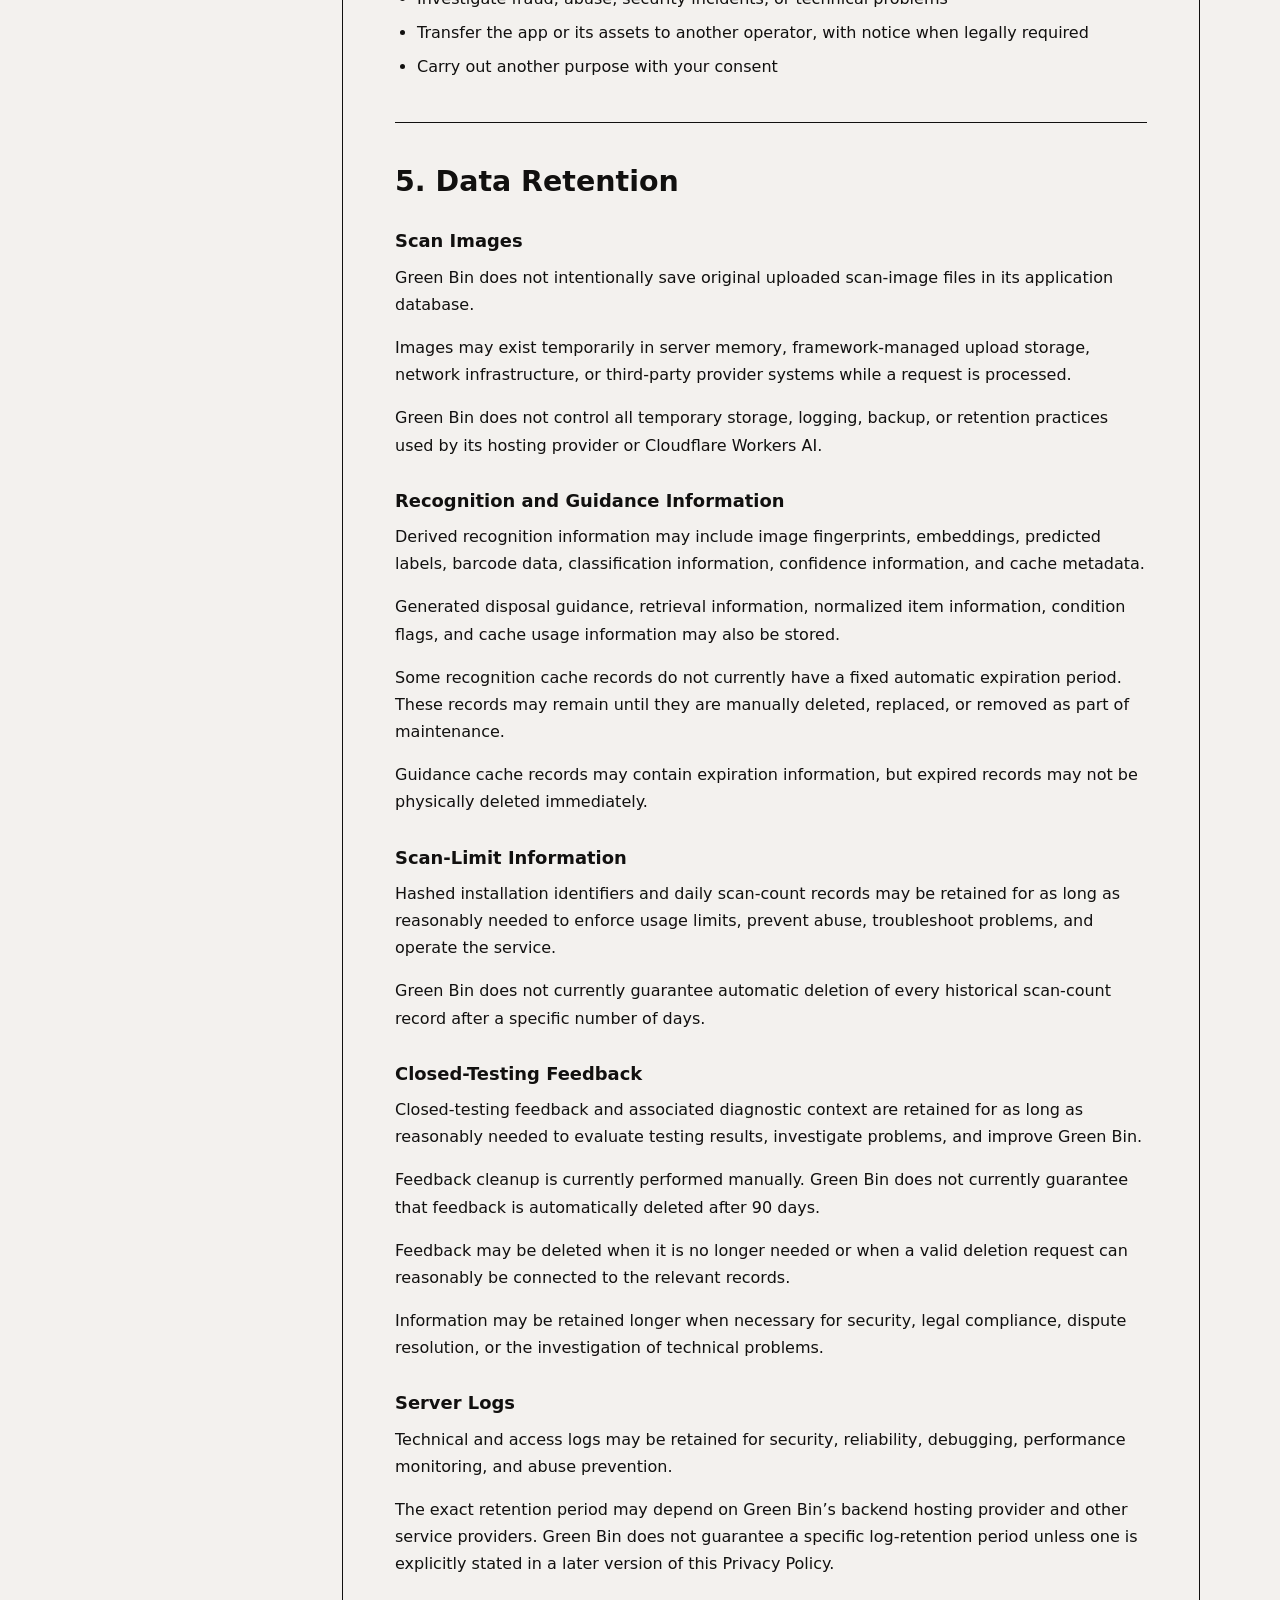
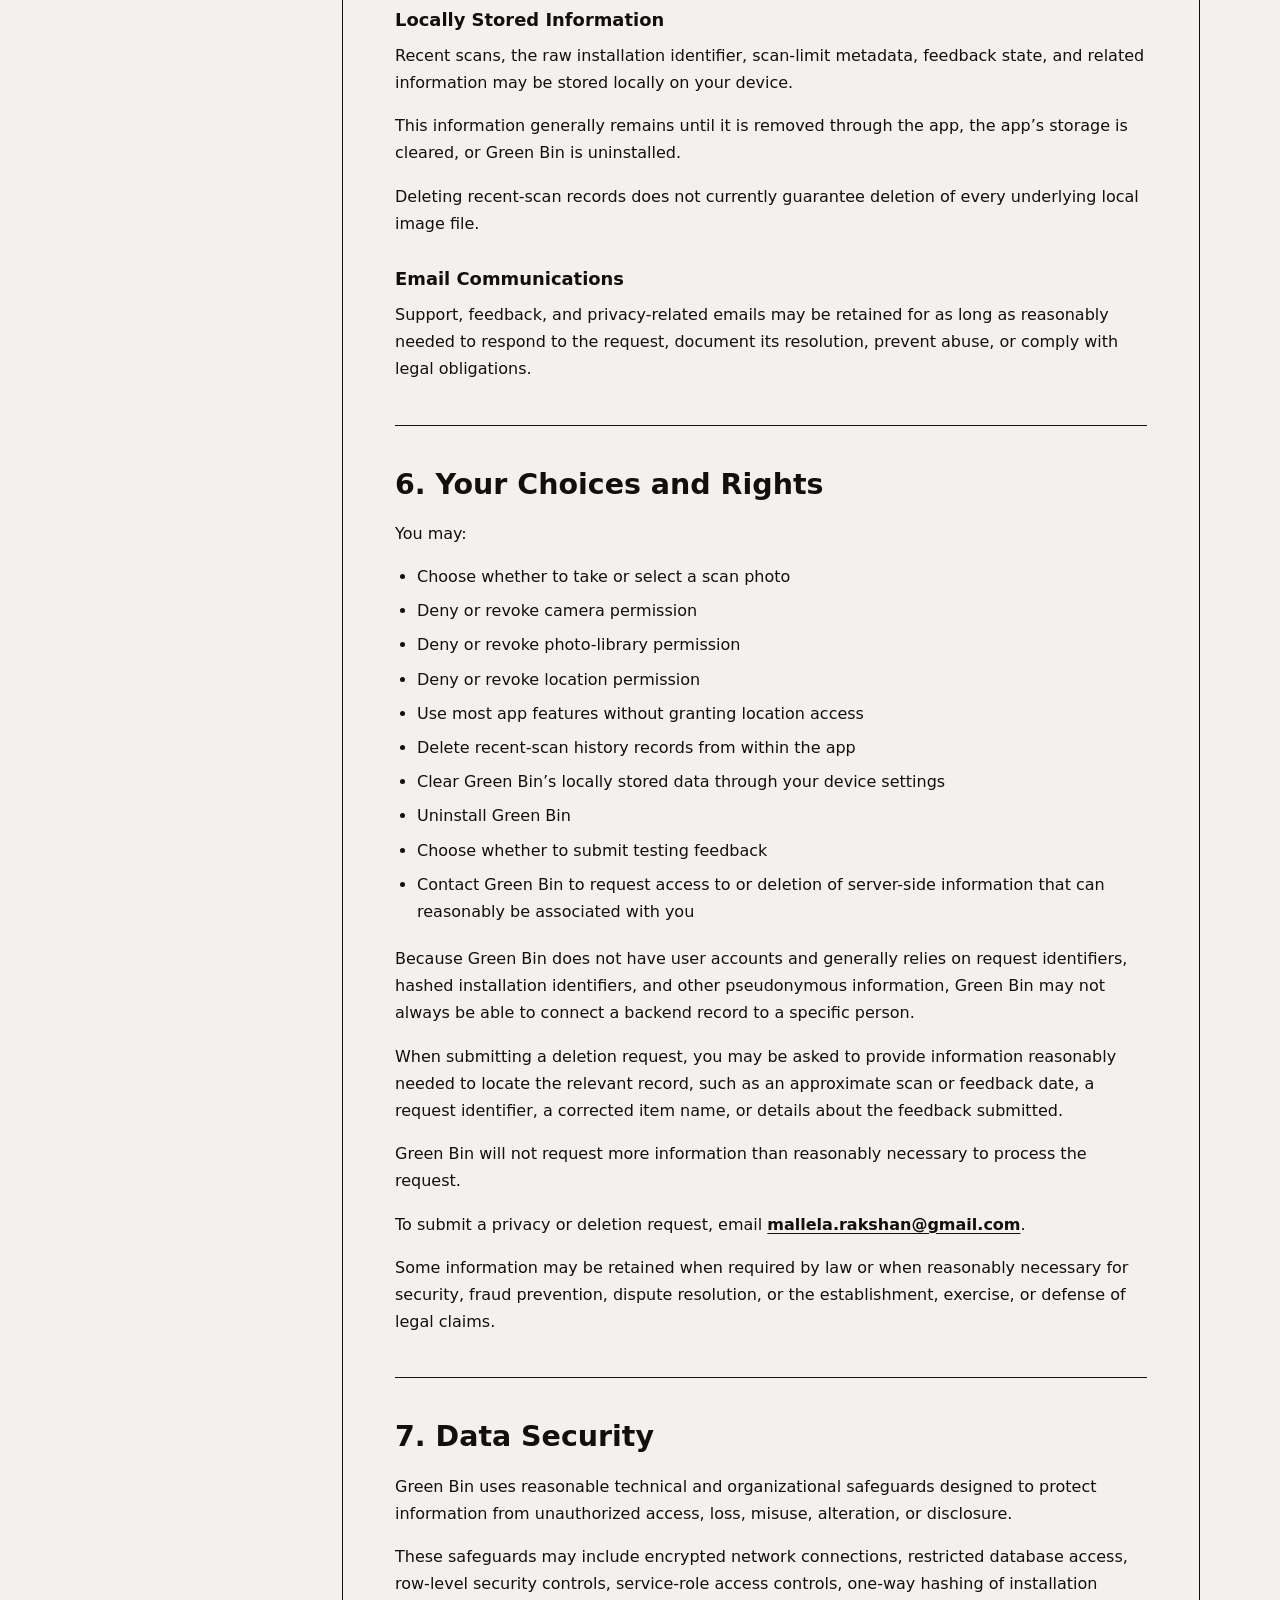
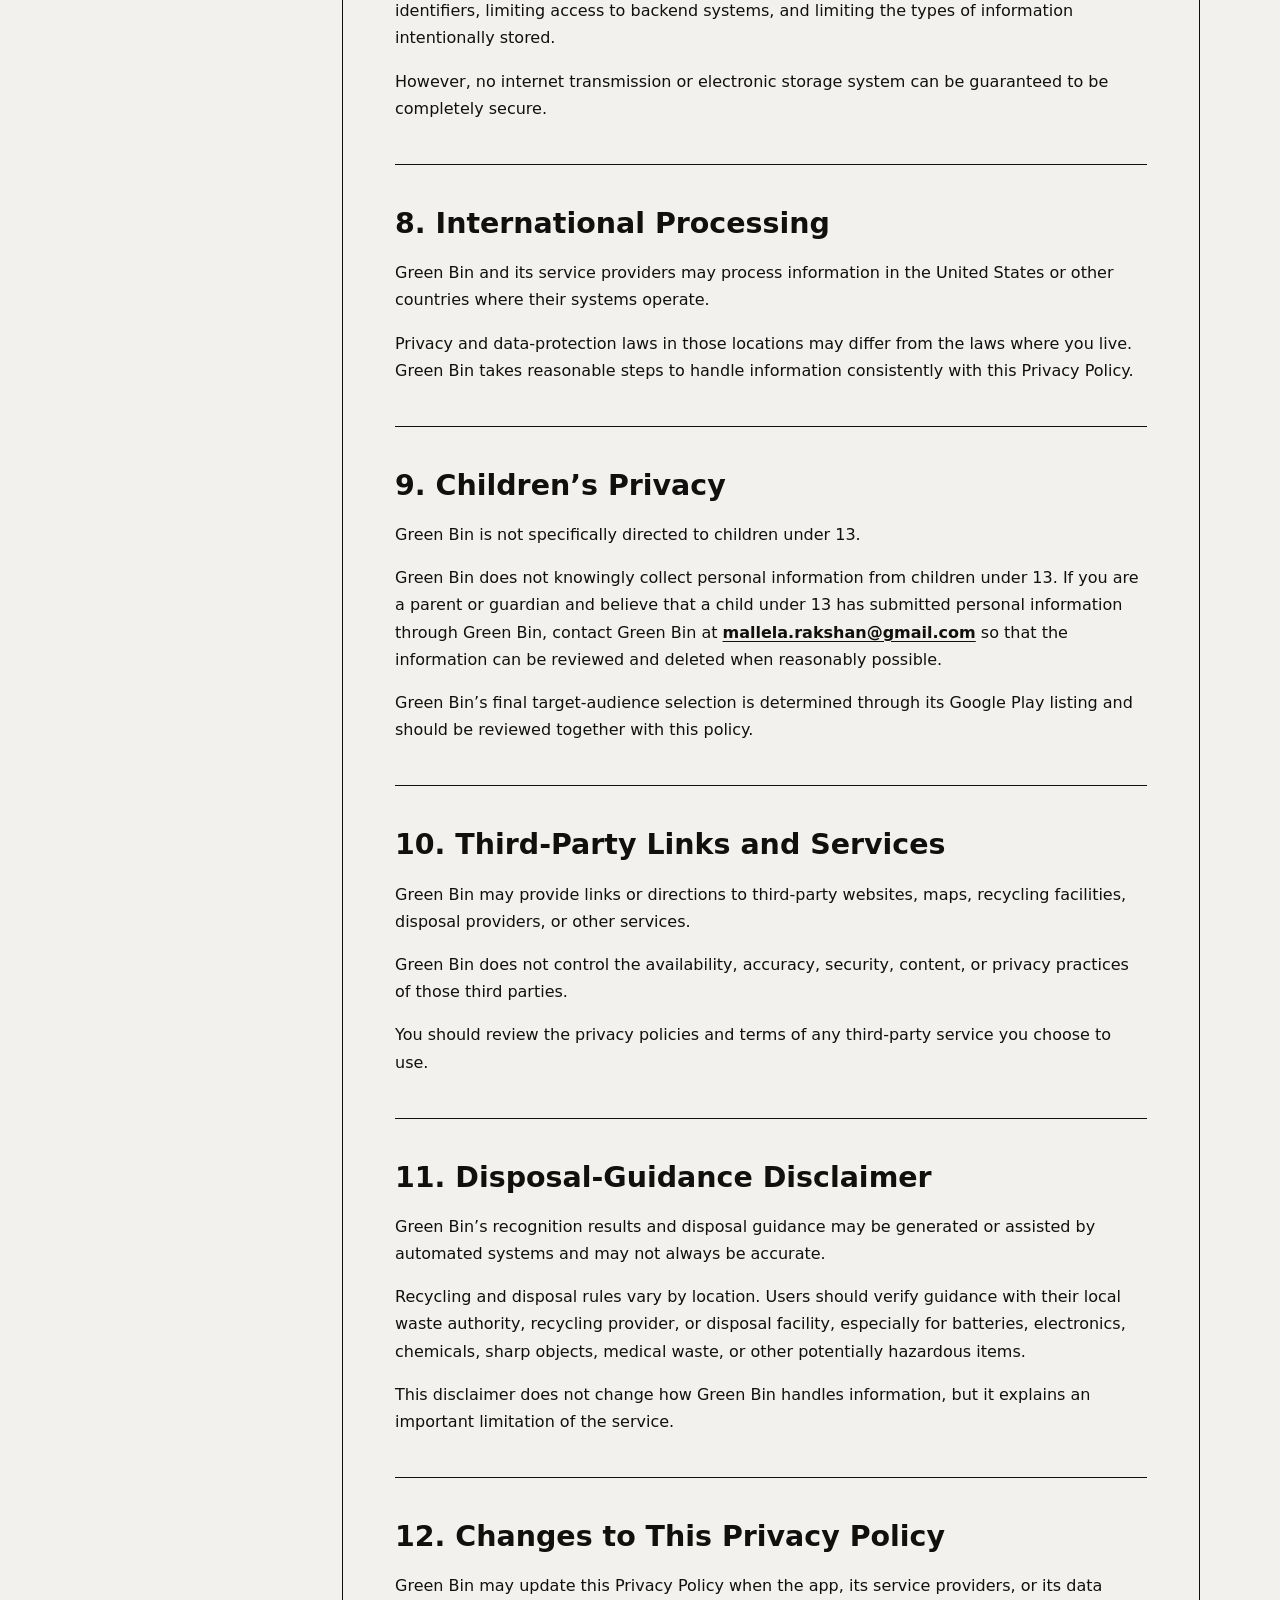
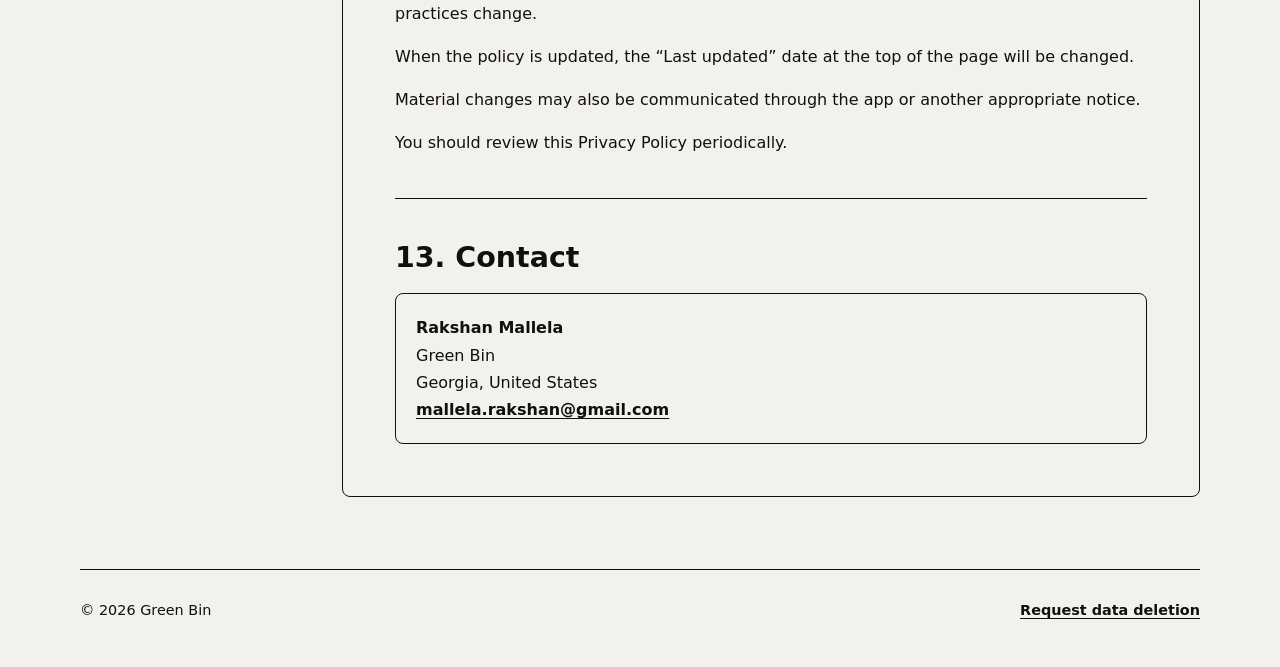
==== commit e187a057: "Update Privacy policy UI" ====
--- a/index.html
+++ b/index.html
@@ -4,27 +4,32 @@
   <meta charset="utf-8">
   <meta name="viewport" content="width=device-width, initial-scale=1">
   <meta name="description" content="Privacy Policy for the Green Bin mobile application.">
-  <meta name="theme-color" content="#12372a">
+  <meta name="theme-color" content="#F3F1EE">
   <meta property="og:title" content="Green Bin Privacy Policy">
   <meta property="og:description" content="Learn how Green Bin handles scan images, location, feedback, and other app data.">
   <meta property="og:type" content="website">
   <title>Privacy Policy | Green Bin</title>
-  <link rel="stylesheet" href="styles.css">
+  <link rel="icon" type="image/png" href="icon.png">
+  <link rel="apple-touch-icon" href="icon.png">
+  <link rel="stylesheet" href="/styles.css">
+  <link rel="stylesheet" href="./styles.css">
 </head>
 <body>
   <header class="site-header">
     <div class="header-inner">
       <a class="brand" href="#top" aria-label="Green Bin home">
-        <span class="brand-mark" aria-hidden="true">♻</span>
+        <img class="brand-logo" src="icon.png" alt="" width="40" height="40" aria-hidden="true">
         <span>Green Bin</span>
       </a>
-      <a class="contact-link" href="mailto:mallela.rakshan@gmail.com">Contact</a>
+      <nav class="header-actions" aria-label="Legal links">
+        <a class="nav-link" href="delete-data.html">Delete data</a>
+        <a class="contact-link" href="mailto:mallela.rakshan@gmail.com">Contact</a>
+      </nav>
     </div>
   </header>
 
   <main id="top">
     <section class="hero">
-      <div class="eyebrow">LEGAL</div>
       <h1>Privacy Policy</h1>
       <p class="intro">How Green Bin collects, processes, stores, and protects information when you use the mobile app.</p>
       <div class="meta">
@@ -299,7 +304,7 @@
 
   <footer>
     <div>© 2026 Green Bin</div>
-    <a href="mailto:mallela.rakshan@gmail.com">mallela.rakshan@gmail.com</a>
+    <a href="delete-data.html">Request data deletion</a>
   </footer>
 </body>
 </html>
--- a/styles.css
+++ b/styles.css
@@ -1,14 +1,11 @@
 :root {
-  --page: #f4f7f4;
-  --surface: #ffffff;
-  --surface-soft: #eef4ef;
-  --text: #17211b;
-  --muted: #5e6b63;
-  --line: #dce5de;
-  --brand: #1f6b4f;
-  --brand-dark: #12372a;
-  --brand-light: #dff0e6;
+  color-scheme: light;
+
+  --background: #F3F1EE;
+  --text: #11100F;
   --max-width: 1120px;
+  --font-heading: "Arial Rounded MT Bold", "Trebuchet MS", system-ui, sans-serif;
+  --font-body: Inter, -apple-system, BlinkMacSystemFont, "Segoe UI", system-ui, sans-serif;
 }
 
 * {
@@ -17,139 +14,192 @@
 
 html {
   scroll-behavior: smooth;
-  scroll-padding-top: 92px;
+  scroll-padding-top: 96px;
 }
 
 body {
   margin: 0;
-  background: var(--page);
-  color: var(--text);
-  font-family: Inter, ui-sans-serif, system-ui, -apple-system, BlinkMacSystemFont, "Segoe UI", sans-serif;
-  line-height: 1.68;
+  min-height: 100vh;
+  background: var(--background);
+  color: var(--text);
+  font-family: var(--font-body);
+  font-size: 1rem;
+  line-height: 1.7;
   -webkit-font-smoothing: antialiased;
+  text-rendering: optimizeLegibility;
 }
 
 a {
-  color: var(--brand);
+  color: var(--text);
+  font-weight: 700;
+  text-decoration-thickness: 1px;
+  text-underline-offset: 3px;
+}
+
+a:hover {
+  text-decoration-thickness: 2px;
 }
 
 .site-header {
   position: sticky;
   top: 0;
   z-index: 10;
-  border-bottom: 1px solid rgba(220, 229, 222, 0.9);
-  background: rgba(255, 255, 255, 0.92);
-  backdrop-filter: blur(14px);
+  border-bottom: 1px solid var(--text);
+  background: var(--background);
 }
 
 .header-inner {
   width: min(calc(100% - 40px), var(--max-width));
-  height: 68px;
+  min-height: 72px;
   margin: 0 auto;
   display: flex;
   align-items: center;
   justify-content: space-between;
+  gap: 20px;
 }
 
 .brand {
   display: inline-flex;
   align-items: center;
+  gap: 11px;
+  color: var(--text);
+  font-family: var(--font-heading);
+  font-size: 1.04rem;
+  font-weight: 800;
+  text-decoration: none;
+}
+
+.brand-logo {
+  width: 40px;
+  height: 40px;
+  display: block;
+  border-radius: 8px;
+  object-fit: contain;
+}
+
+.header-actions {
+  display: flex;
+  align-items: center;
   gap: 10px;
-  color: var(--brand-dark);
-  font-size: 1.05rem;
+}
+
+.nav-link,
+.contact-link,
+.privacy-link,
+.email-button {
+  min-height: 40px;
+  display: inline-flex;
+  align-items: center;
+  justify-content: center;
+  border: 1px solid var(--text);
+  border-radius: 999px;
+  padding: 9px 15px;
+  background: var(--background);
+  color: var(--text);
+  font-size: 0.9rem;
   font-weight: 750;
+  line-height: 1;
   text-decoration: none;
 }
 
-.brand-mark {
-  width: 34px;
-  height: 34px;
-  display: grid;
-  place-items: center;
-  border-radius: 10px;
-  background: var(--brand-dark);
-  color: white;
-  font-size: 1.05rem;
-}
-
-.contact-link {
-  border: 1px solid var(--line);
-  border-radius: 999px;
-  padding: 8px 14px;
-  color: var(--brand-dark);
-  font-size: 0.9rem;
-  font-weight: 650;
-  text-decoration: none;
-}
-
-.contact-link:hover {
-  background: var(--surface-soft);
+.contact-link,
+.email-button {
+  background: var(--text);
+  color: var(--background);
+}
+
+.nav-link:hover,
+.contact-link:hover,
+.privacy-link:hover,
+.email-button:hover {
+  outline: 2px solid var(--text);
+  outline-offset: 2px;
+}
+
+.contact-link:active,
+.email-button:active {
+  transform: translateY(1px) scale(0.99);
+}
+
+main {
+  width: 100%;
 }
 
 .hero {
   width: min(calc(100% - 40px), var(--max-width));
   margin: 0 auto;
-  padding: 76px 0 52px;
+  padding: 72px 0 42px;
 }
 
 .eyebrow {
-  margin-bottom: 14px;
-  color: var(--brand);
-  font-size: 0.77rem;
-  font-weight: 800;
-  letter-spacing: 0.16em;
+  width: fit-content;
+  margin-bottom: 16px;
+  border: 1px solid var(--text);
+  border-radius: 999px;
+  padding: 6px 10px;
+  background: var(--background);
+  color: var(--text);
+  font-size: 0.76rem;
+  font-weight: 850;
+  letter-spacing: 0;
+  text-transform: uppercase;
 }
 
 h1 {
+  max-width: 780px;
+  margin: 0;
+  color: var(--text);
+  font-family: var(--font-heading);
+  font-size: 4.45rem;
+  font-weight: 850;
+  line-height: 1.02;
+  letter-spacing: 0;
+}
+
+.intro {
   max-width: 740px;
-  margin: 0;
-  color: var(--brand-dark);
-  font-size: clamp(2.55rem, 6vw, 4.8rem);
-  line-height: 1.03;
-  letter-spacing: -0.055em;
-}
-
-.intro {
-  max-width: 720px;
   margin: 22px 0 0;
-  color: var(--muted);
-  font-size: clamp(1.05rem, 2vw, 1.22rem);
-}
-
-.meta {
+  color: var(--text);
+  font-size: 1.18rem;
+  line-height: 1.62;
+}
+
+.meta,
+.updated {
   display: flex;
   flex-wrap: wrap;
   gap: 9px;
-  margin-top: 24px;
-  color: var(--muted);
-  font-size: 0.9rem;
+  margin: 24px 0 0;
+  color: var(--text);
+  font-size: 0.92rem;
 }
 
 .content-layout {
   width: min(calc(100% - 40px), var(--max-width));
   margin: 0 auto 72px;
   display: grid;
-  grid-template-columns: 220px minmax(0, 1fr);
-  gap: 42px;
+  grid-template-columns: 232px minmax(0, 1fr);
+  gap: 30px;
   align-items: start;
 }
 
 .toc {
   position: sticky;
-  top: 100px;
-  padding: 18px;
-  border: 1px solid var(--line);
-  border-radius: 16px;
-  background: rgba(255, 255, 255, 0.72);
+  top: 96px;
+  padding: 16px;
+  border: 1px solid var(--text);
+  border-radius: 8px;
+  background: var(--background);
 }
 
 .toc-title {
   margin-bottom: 10px;
-  color: var(--brand-dark);
+  color: var(--text);
+  font-family: var(--font-heading);
   font-size: 0.82rem;
-  font-weight: 800;
+  font-weight: 850;
+  letter-spacing: 0;
   text-transform: uppercase;
-  letter-spacing: 0.08em;
 }
 
 .toc nav {
@@ -158,59 +208,105 @@
 }
 
 .toc a {
-  border-radius: 8px;
-  padding: 7px 8px;
-  color: var(--muted);
+  border-radius: 6px;
+  padding: 8px;
+  color: var(--text);
   font-size: 0.88rem;
+  font-weight: 650;
   line-height: 1.35;
   text-decoration: none;
 }
 
 .toc a:hover {
-  background: var(--surface-soft);
-  color: var(--brand-dark);
+  outline: 1px solid var(--text);
+}
+
+.policy,
+.content-card {
+  min-width: 0;
+  border: 1px solid var(--text);
+  border-radius: 8px;
+  background: var(--background);
 }
 
 .policy {
-  min-width: 0;
-  padding: clamp(26px, 5vw, 58px);
-  border: 1px solid var(--line);
-  border-radius: 24px;
-  background: var(--surface);
-  box-shadow: 0 18px 55px rgba(31, 69, 49, 0.07);
+  padding: 52px;
+}
+
+.content-card {
+  width: min(calc(100% - 40px), 920px);
+  margin: 0 auto 72px;
+  padding: 48px;
+}
+
+.notice,
+.request-box,
+.warning,
+.contact-card {
+  border-radius: 8px;
 }
 
 .notice {
   margin-bottom: 42px;
-  border-left: 4px solid var(--brand);
-  border-radius: 0 12px 12px 0;
-  padding: 16px 18px;
-  background: var(--brand-light);
-  color: var(--brand-dark);
-}
-
-.policy section {
+  border: 1px solid var(--text);
+  border-left: 4px solid var(--text);
+  padding: 17px 19px;
+  background: var(--background);
+  color: var(--text);
+}
+
+.request-box {
+  margin: 24px 0;
+  border: 1px solid var(--text);
+  padding: 22px;
+  background: var(--background);
+}
+
+.request-box strong {
+  color: var(--text);
+}
+
+.email-button {
+  width: fit-content;
+  margin-top: 6px;
+}
+
+.warning {
+  margin: 24px 0;
+  border: 1px solid var(--text);
+  padding: 17px 19px;
+  background: var(--background);
+  color: var(--text);
+}
+
+.policy section,
+.content-card section {
   padding-top: 8px;
 }
 
-.policy section + section {
-  margin-top: 46px;
-  padding-top: 46px;
-  border-top: 1px solid var(--line);
+.policy section + section,
+.content-card section + section {
+  margin-top: 42px;
+  padding-top: 42px;
+  border-top: 1px solid var(--text);
 }
 
 h2 {
-  margin: 0 0 20px;
-  color: var(--brand-dark);
-  font-size: clamp(1.45rem, 3vw, 2rem);
+  margin: 0 0 18px;
+  color: var(--text);
+  font-family: var(--font-heading);
+  font-size: 1.78rem;
+  font-weight: 850;
   line-height: 1.2;
-  letter-spacing: -0.025em;
+  letter-spacing: 0;
 }
 
 h3 {
-  margin: 32px 0 10px;
-  color: var(--text);
-  font-size: 1.08rem;
+  margin: 30px 0 10px;
+  color: var(--text);
+  font-family: var(--font-heading);
+  font-size: 1.12rem;
+  font-weight: 850;
   line-height: 1.35;
 }
 
@@ -218,7 +314,8 @@
   margin: 0 0 16px;
 }
 
-ul {
+ul,
+ol {
   margin: 12px 0 20px;
   padding-left: 22px;
 }
@@ -228,27 +325,30 @@
 }
 
 .contact-card {
-  border: 1px solid var(--line);
-  border-radius: 14px;
+  border: 1px solid var(--text);
   padding: 20px;
-  background: var(--surface-soft);
+  background: var(--background);
 }
 
 footer {
   width: min(calc(100% - 40px), var(--max-width));
   margin: 0 auto;
   padding: 28px 0 44px;
-  border-top: 1px solid var(--line);
+  border-top: 1px solid var(--text);
   display: flex;
   justify-content: space-between;
   gap: 20px;
-  color: var(--muted);
+  color: var(--text);
   font-size: 0.9rem;
 }
 
-@media (max-width: 850px) {
-  .hero {
-    padding-top: 52px;
+footer a {
+  color: var(--text);
+}
+
+@media (max-width: 900px) {
+  h1 {
+    font-size: 3.35rem;
   }
 
   .content-layout {
@@ -262,12 +362,18 @@
   .toc nav {
     grid-template-columns: repeat(2, minmax(0, 1fr));
   }
-}
-
-@media (max-width: 560px) {
+
+  .policy,
+  .content-card {
+    padding: 34px;
+  }
+}
+
+@media (max-width: 620px) {
   .header-inner,
   .hero,
   .content-layout,
+  .content-card,
   footer {
     width: min(calc(100% - 24px), var(--max-width));
   }
@@ -277,24 +383,50 @@
   }
 
   .header-inner {
-    height: 62px;
+    min-height: 64px;
+    align-items: flex-start;
+    flex-direction: column;
+    justify-content: center;
+    padding: 12px 0;
+  }
+
+  .header-actions {
+    width: 100%;
+    flex-wrap: wrap;
+  }
+
+  .nav-link,
+  .contact-link,
+  .privacy-link {
+    min-height: 38px;
+    padding: 8px 12px;
+    font-size: 0.86rem;
   }
 
   .hero {
-    padding: 44px 0 34px;
+    padding: 44px 0 30px;
+  }
+
+  h1 {
+    font-size: 2.45rem;
+  }
+
+  .intro {
+    font-size: 1.04rem;
   }
 
   .dot {
     display: none;
   }
 
-  .meta {
+  .meta,
+  .updated {
     display: grid;
   }
 
-  .policy {
+  .policy,
+  .content-card {
     padding: 24px 20px;
-    border-radius: 18px;
   }
 
   .toc nav {
@@ -303,22 +435,26 @@
 
   footer {
     flex-direction: column;
+  }
+}
+
+@media (prefers-reduced-motion: reduce) {
+  html {
+    scroll-behavior: auto;
   }
 }
 
 @media print {
   .site-header,
   .toc,
-  footer {
+  footer,
+  .email-button {
     display: none;
   }
 
-  body {
-    background: white;
-  }
-
   .hero,
-  .content-layout {
+  .content-layout,
+  .content-card {
     width: 100%;
   }
 
@@ -330,9 +466,9 @@
     display: block;
   }
 
-  .policy {
+  .policy,
+  .content-card {
     border: 0;
     padding: 0;
-    box-shadow: none;
-  }
-}
+  }
+}
--- a/styles.css
+++ b/styles.css
@@ -1,14 +1,11 @@
 :root {
-  --page: #f4f7f4;
-  --surface: #ffffff;
-  --surface-soft: #eef4ef;
-  --text: #17211b;
-  --muted: #5e6b63;
-  --line: #dce5de;
-  --brand: #1f6b4f;
-  --brand-dark: #12372a;
-  --brand-light: #dff0e6;
+  color-scheme: light;
+
+  --background: #F3F1EE;
+  --text: #11100F;
   --max-width: 1120px;
+  --font-heading: "Arial Rounded MT Bold", "Trebuchet MS", system-ui, sans-serif;
+  --font-body: Inter, -apple-system, BlinkMacSystemFont, "Segoe UI", system-ui, sans-serif;
 }
 
 * {
@@ -17,139 +14,192 @@
 
 html {
   scroll-behavior: smooth;
-  scroll-padding-top: 92px;
+  scroll-padding-top: 96px;
 }
 
 body {
   margin: 0;
-  background: var(--page);
-  color: var(--text);
-  font-family: Inter, ui-sans-serif, system-ui, -apple-system, BlinkMacSystemFont, "Segoe UI", sans-serif;
-  line-height: 1.68;
+  min-height: 100vh;
+  background: var(--background);
+  color: var(--text);
+  font-family: var(--font-body);
+  font-size: 1rem;
+  line-height: 1.7;
   -webkit-font-smoothing: antialiased;
+  text-rendering: optimizeLegibility;
 }
 
 a {
-  color: var(--brand);
+  color: var(--text);
+  font-weight: 700;
+  text-decoration-thickness: 1px;
+  text-underline-offset: 3px;
+}
+
+a:hover {
+  text-decoration-thickness: 2px;
 }
 
 .site-header {
   position: sticky;
   top: 0;
   z-index: 10;
-  border-bottom: 1px solid rgba(220, 229, 222, 0.9);
-  background: rgba(255, 255, 255, 0.92);
-  backdrop-filter: blur(14px);
+  border-bottom: 1px solid var(--text);
+  background: var(--background);
 }
 
 .header-inner {
   width: min(calc(100% - 40px), var(--max-width));
-  height: 68px;
+  min-height: 72px;
   margin: 0 auto;
   display: flex;
   align-items: center;
   justify-content: space-between;
+  gap: 20px;
 }
 
 .brand {
   display: inline-flex;
   align-items: center;
+  gap: 11px;
+  color: var(--text);
+  font-family: var(--font-heading);
+  font-size: 1.04rem;
+  font-weight: 800;
+  text-decoration: none;
+}
+
+.brand-logo {
+  width: 40px;
+  height: 40px;
+  display: block;
+  border-radius: 8px;
+  object-fit: contain;
+}
+
+.header-actions {
+  display: flex;
+  align-items: center;
   gap: 10px;
-  color: var(--brand-dark);
-  font-size: 1.05rem;
+}
+
+.nav-link,
+.contact-link,
+.privacy-link,
+.email-button {
+  min-height: 40px;
+  display: inline-flex;
+  align-items: center;
+  justify-content: center;
+  border: 1px solid var(--text);
+  border-radius: 999px;
+  padding: 9px 15px;
+  background: var(--background);
+  color: var(--text);
+  font-size: 0.9rem;
   font-weight: 750;
+  line-height: 1;
   text-decoration: none;
 }
 
-.brand-mark {
-  width: 34px;
-  height: 34px;
-  display: grid;
-  place-items: center;
-  border-radius: 10px;
-  background: var(--brand-dark);
-  color: white;
-  font-size: 1.05rem;
-}
-
-.contact-link {
-  border: 1px solid var(--line);
-  border-radius: 999px;
-  padding: 8px 14px;
-  color: var(--brand-dark);
-  font-size: 0.9rem;
-  font-weight: 650;
-  text-decoration: none;
-}
-
-.contact-link:hover {
-  background: var(--surface-soft);
+.contact-link,
+.email-button {
+  background: var(--text);
+  color: var(--background);
+}
+
+.nav-link:hover,
+.contact-link:hover,
+.privacy-link:hover,
+.email-button:hover {
+  outline: 2px solid var(--text);
+  outline-offset: 2px;
+}
+
+.contact-link:active,
+.email-button:active {
+  transform: translateY(1px) scale(0.99);
+}
+
+main {
+  width: 100%;
 }
 
 .hero {
   width: min(calc(100% - 40px), var(--max-width));
   margin: 0 auto;
-  padding: 76px 0 52px;
+  padding: 72px 0 42px;
 }
 
 .eyebrow {
-  margin-bottom: 14px;
-  color: var(--brand);
-  font-size: 0.77rem;
-  font-weight: 800;
-  letter-spacing: 0.16em;
+  width: fit-content;
+  margin-bottom: 16px;
+  border: 1px solid var(--text);
+  border-radius: 999px;
+  padding: 6px 10px;
+  background: var(--background);
+  color: var(--text);
+  font-size: 0.76rem;
+  font-weight: 850;
+  letter-spacing: 0;
+  text-transform: uppercase;
 }
 
 h1 {
+  max-width: 780px;
+  margin: 0;
+  color: var(--text);
+  font-family: var(--font-heading);
+  font-size: 4.45rem;
+  font-weight: 850;
+  line-height: 1.02;
+  letter-spacing: 0;
+}
+
+.intro {
   max-width: 740px;
-  margin: 0;
-  color: var(--brand-dark);
-  font-size: clamp(2.55rem, 6vw, 4.8rem);
-  line-height: 1.03;
-  letter-spacing: -0.055em;
-}
-
-.intro {
-  max-width: 720px;
   margin: 22px 0 0;
-  color: var(--muted);
-  font-size: clamp(1.05rem, 2vw, 1.22rem);
-}
-
-.meta {
+  color: var(--text);
+  font-size: 1.18rem;
+  line-height: 1.62;
+}
+
+.meta,
+.updated {
   display: flex;
   flex-wrap: wrap;
   gap: 9px;
-  margin-top: 24px;
-  color: var(--muted);
-  font-size: 0.9rem;
+  margin: 24px 0 0;
+  color: var(--text);
+  font-size: 0.92rem;
 }
 
 .content-layout {
   width: min(calc(100% - 40px), var(--max-width));
   margin: 0 auto 72px;
   display: grid;
-  grid-template-columns: 220px minmax(0, 1fr);
-  gap: 42px;
+  grid-template-columns: 232px minmax(0, 1fr);
+  gap: 30px;
   align-items: start;
 }
 
 .toc {
   position: sticky;
-  top: 100px;
-  padding: 18px;
-  border: 1px solid var(--line);
-  border-radius: 16px;
-  background: rgba(255, 255, 255, 0.72);
+  top: 96px;
+  padding: 16px;
+  border: 1px solid var(--text);
+  border-radius: 8px;
+  background: var(--background);
 }
 
 .toc-title {
   margin-bottom: 10px;
-  color: var(--brand-dark);
+  color: var(--text);
+  font-family: var(--font-heading);
   font-size: 0.82rem;
-  font-weight: 800;
+  font-weight: 850;
+  letter-spacing: 0;
   text-transform: uppercase;
-  letter-spacing: 0.08em;
 }
 
 .toc nav {
@@ -158,59 +208,105 @@
 }
 
 .toc a {
-  border-radius: 8px;
-  padding: 7px 8px;
-  color: var(--muted);
+  border-radius: 6px;
+  padding: 8px;
+  color: var(--text);
   font-size: 0.88rem;
+  font-weight: 650;
   line-height: 1.35;
   text-decoration: none;
 }
 
 .toc a:hover {
-  background: var(--surface-soft);
-  color: var(--brand-dark);
+  outline: 1px solid var(--text);
+}
+
+.policy,
+.content-card {
+  min-width: 0;
+  border: 1px solid var(--text);
+  border-radius: 8px;
+  background: var(--background);
 }
 
 .policy {
-  min-width: 0;
-  padding: clamp(26px, 5vw, 58px);
-  border: 1px solid var(--line);
-  border-radius: 24px;
-  background: var(--surface);
-  box-shadow: 0 18px 55px rgba(31, 69, 49, 0.07);
+  padding: 52px;
+}
+
+.content-card {
+  width: min(calc(100% - 40px), 920px);
+  margin: 0 auto 72px;
+  padding: 48px;
+}
+
+.notice,
+.request-box,
+.warning,
+.contact-card {
+  border-radius: 8px;
 }
 
 .notice {
   margin-bottom: 42px;
-  border-left: 4px solid var(--brand);
-  border-radius: 0 12px 12px 0;
-  padding: 16px 18px;
-  background: var(--brand-light);
-  color: var(--brand-dark);
-}
-
-.policy section {
+  border: 1px solid var(--text);
+  border-left: 4px solid var(--text);
+  padding: 17px 19px;
+  background: var(--background);
+  color: var(--text);
+}
+
+.request-box {
+  margin: 24px 0;
+  border: 1px solid var(--text);
+  padding: 22px;
+  background: var(--background);
+}
+
+.request-box strong {
+  color: var(--text);
+}
+
+.email-button {
+  width: fit-content;
+  margin-top: 6px;
+}
+
+.warning {
+  margin: 24px 0;
+  border: 1px solid var(--text);
+  padding: 17px 19px;
+  background: var(--background);
+  color: var(--text);
+}
+
+.policy section,
+.content-card section {
   padding-top: 8px;
 }
 
-.policy section + section {
-  margin-top: 46px;
-  padding-top: 46px;
-  border-top: 1px solid var(--line);
+.policy section + section,
+.content-card section + section {
+  margin-top: 42px;
+  padding-top: 42px;
+  border-top: 1px solid var(--text);
 }
 
 h2 {
-  margin: 0 0 20px;
-  color: var(--brand-dark);
-  font-size: clamp(1.45rem, 3vw, 2rem);
+  margin: 0 0 18px;
+  color: var(--text);
+  font-family: var(--font-heading);
+  font-size: 1.78rem;
+  font-weight: 850;
   line-height: 1.2;
-  letter-spacing: -0.025em;
+  letter-spacing: 0;
 }
 
 h3 {
-  margin: 32px 0 10px;
-  color: var(--text);
-  font-size: 1.08rem;
+  margin: 30px 0 10px;
+  color: var(--text);
+  font-family: var(--font-heading);
+  font-size: 1.12rem;
+  font-weight: 850;
   line-height: 1.35;
 }
 
@@ -218,7 +314,8 @@
   margin: 0 0 16px;
 }
 
-ul {
+ul,
+ol {
   margin: 12px 0 20px;
   padding-left: 22px;
 }
@@ -228,27 +325,30 @@
 }
 
 .contact-card {
-  border: 1px solid var(--line);
-  border-radius: 14px;
+  border: 1px solid var(--text);
   padding: 20px;
-  background: var(--surface-soft);
+  background: var(--background);
 }
 
 footer {
   width: min(calc(100% - 40px), var(--max-width));
   margin: 0 auto;
   padding: 28px 0 44px;
-  border-top: 1px solid var(--line);
+  border-top: 1px solid var(--text);
   display: flex;
   justify-content: space-between;
   gap: 20px;
-  color: var(--muted);
+  color: var(--text);
   font-size: 0.9rem;
 }
 
-@media (max-width: 850px) {
-  .hero {
-    padding-top: 52px;
+footer a {
+  color: var(--text);
+}
+
+@media (max-width: 900px) {
+  h1 {
+    font-size: 3.35rem;
   }
 
   .content-layout {
@@ -262,12 +362,18 @@
   .toc nav {
     grid-template-columns: repeat(2, minmax(0, 1fr));
   }
-}
-
-@media (max-width: 560px) {
+
+  .policy,
+  .content-card {
+    padding: 34px;
+  }
+}
+
+@media (max-width: 620px) {
   .header-inner,
   .hero,
   .content-layout,
+  .content-card,
   footer {
     width: min(calc(100% - 24px), var(--max-width));
   }
@@ -277,24 +383,50 @@
   }
 
   .header-inner {
-    height: 62px;
+    min-height: 64px;
+    align-items: flex-start;
+    flex-direction: column;
+    justify-content: center;
+    padding: 12px 0;
+  }
+
+  .header-actions {
+    width: 100%;
+    flex-wrap: wrap;
+  }
+
+  .nav-link,
+  .contact-link,
+  .privacy-link {
+    min-height: 38px;
+    padding: 8px 12px;
+    font-size: 0.86rem;
   }
 
   .hero {
-    padding: 44px 0 34px;
+    padding: 44px 0 30px;
+  }
+
+  h1 {
+    font-size: 2.45rem;
+  }
+
+  .intro {
+    font-size: 1.04rem;
   }
 
   .dot {
     display: none;
   }
 
-  .meta {
+  .meta,
+  .updated {
     display: grid;
   }
 
-  .policy {
+  .policy,
+  .content-card {
     padding: 24px 20px;
-    border-radius: 18px;
   }
 
   .toc nav {
@@ -303,22 +435,26 @@
 
   footer {
     flex-direction: column;
+  }
+}
+
+@media (prefers-reduced-motion: reduce) {
+  html {
+    scroll-behavior: auto;
   }
 }
 
 @media print {
   .site-header,
   .toc,
-  footer {
+  footer,
+  .email-button {
     display: none;
   }
 
-  body {
-    background: white;
-  }
-
   .hero,
-  .content-layout {
+  .content-layout,
+  .content-card {
     width: 100%;
   }
 
@@ -330,9 +466,9 @@
     display: block;
   }
 
-  .policy {
+  .policy,
+  .content-card {
     border: 0;
     padding: 0;
-    box-shadow: none;
-  }
-}
+  }
+}
